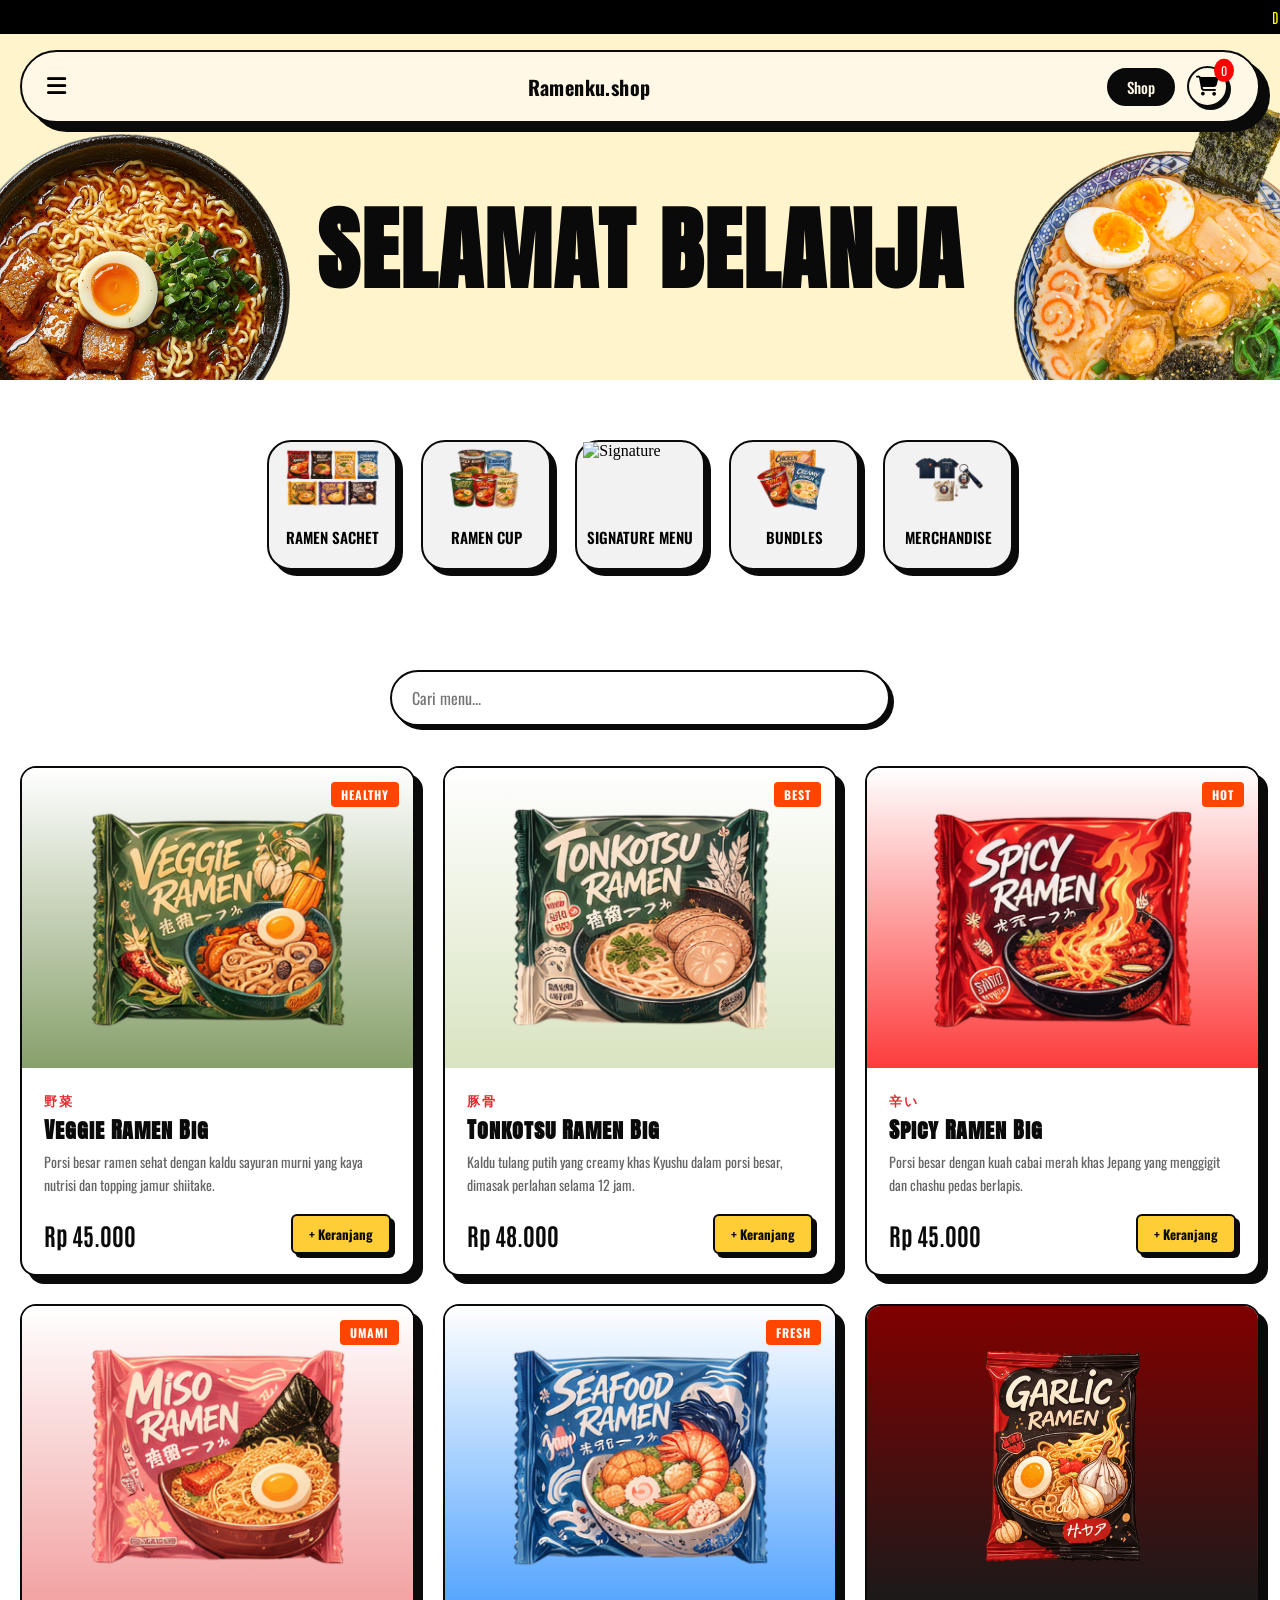
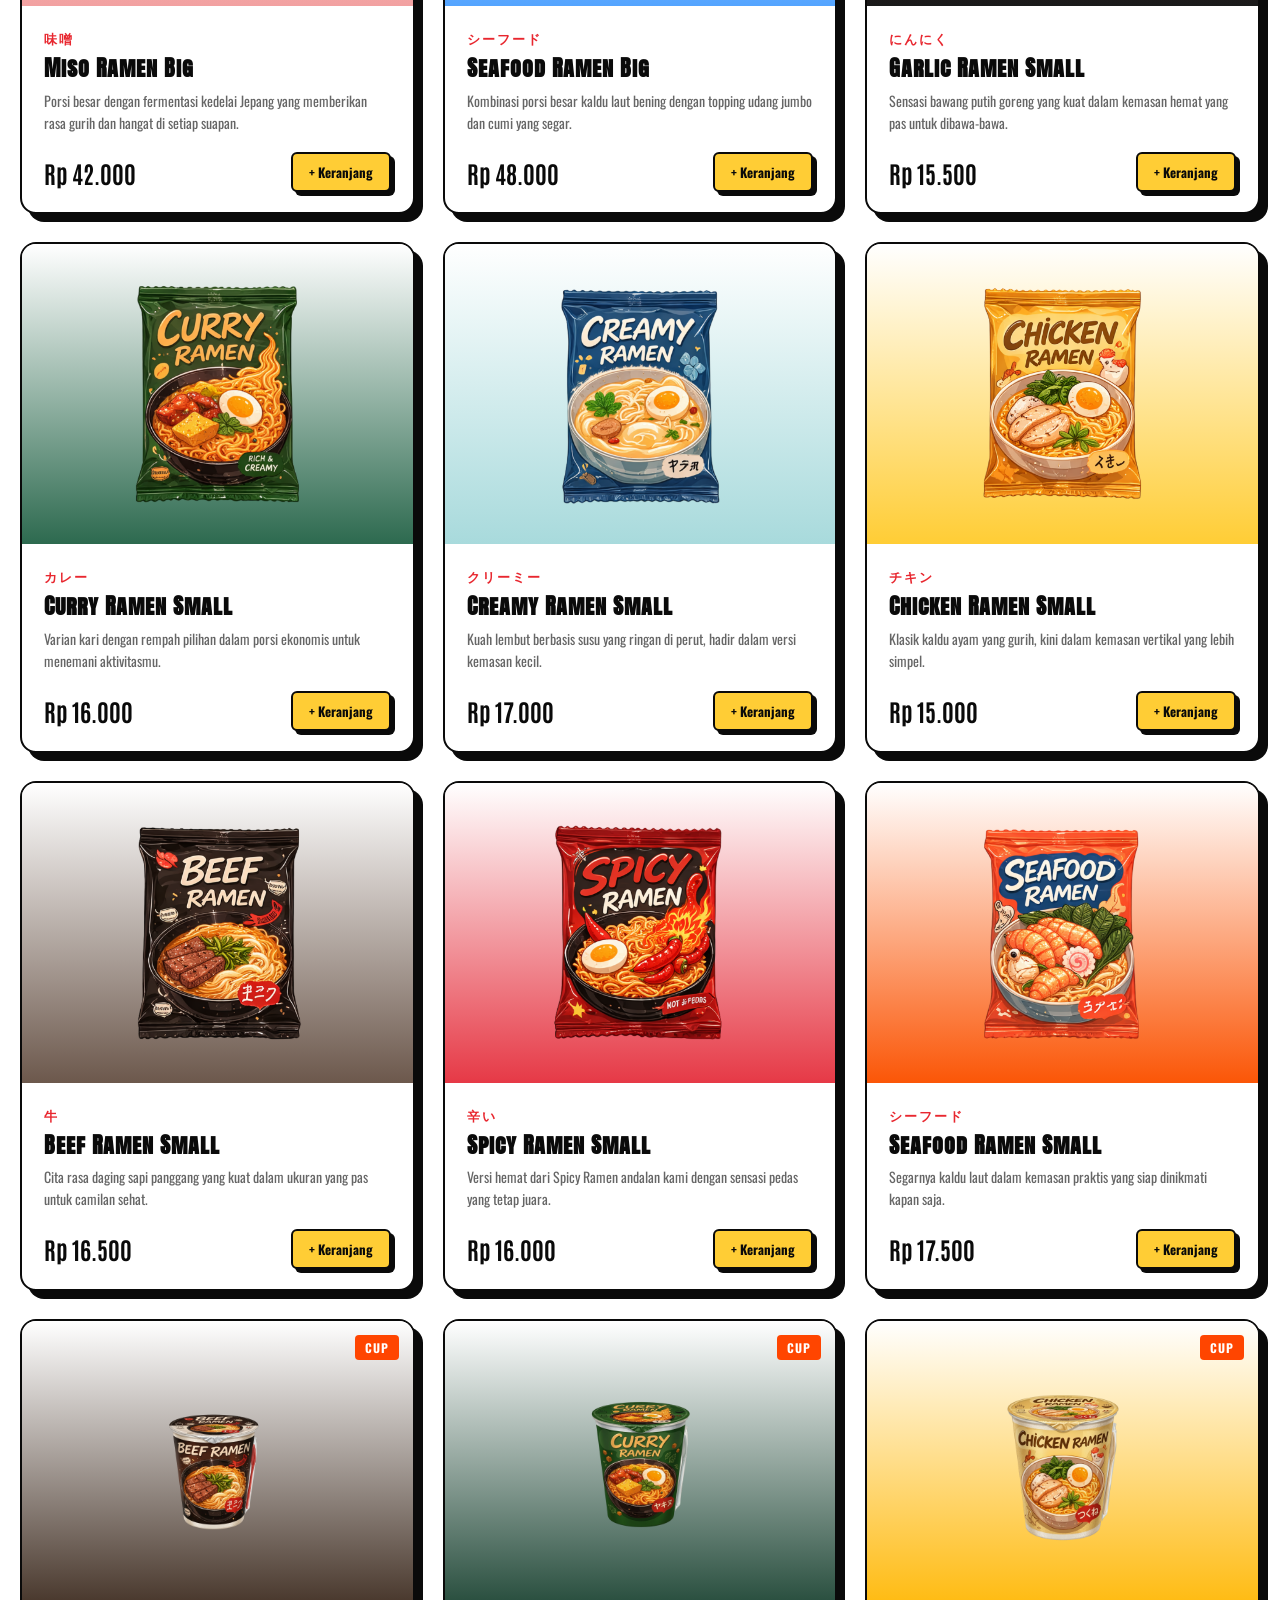
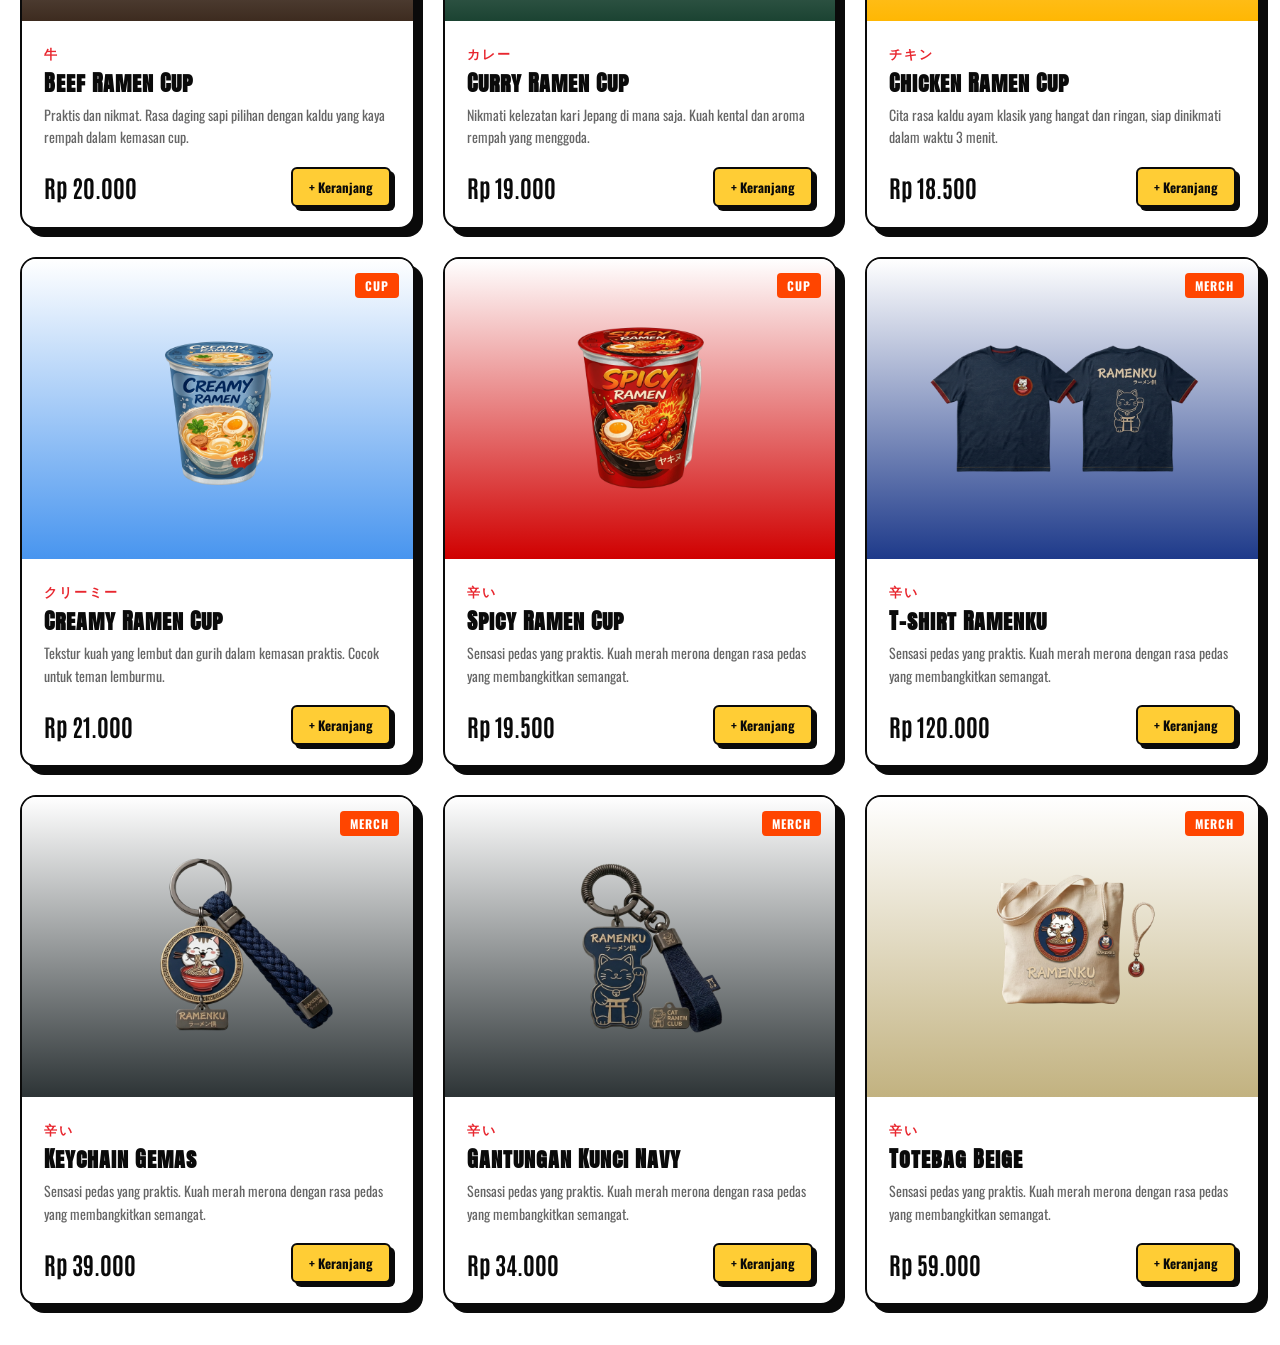
==== produk.html @ 94f6886a "halaman baru (produk)" ====
<!doctype html>
<html lang="id">
<head>
  <meta charset="UTF-8">
  <meta name="viewport" content="width=device-width, initial-scale=1.0">
  <title>Produk Kami - ramenku.shop</title>
  <!-- CSS -->
  <link rel="stylesheet" href="style.css">
  <link rel="stylesheet" href="produk.css">
  <!-- FONT -->
  <link href="https://fonts.googleapis.com/css2?family=Antonio:wght@100..700&display=swap" rel="stylesheet">
  <link href="https://fonts.googleapis.com/css2?family=Anton+SC&display=swap" rel="stylesheet">
  <link href="https://fonts.googleapis.com/css2?family=Oswald:wght@200..700&display=swap" rel="stylesheet">
  <link href="https://fonts.googleapis.com/css2?family=Teko:wght@300..700&display=swap" rel="stylesheet">
  <!-- ICON -->
  <link rel="stylesheet" href="https://cdnjs.cloudflare.com/ajax/libs/font-awesome/6.5.0/css/all.min.css">
</head>
<body>

<!-- TOPBAR -->
<div class="topbar">
  <p class="topbar-scroll">Diskon 10% untuk pelanggan setia ramenku.shop!</p>
</div>

<!-- NAVBAR -->
<nav class="navbar">
  <button class="hamburger" onclick="toggleSidebar()">
    <i class="fa-solid fa-bars"></i>
  </button>
  <p class="brand">Ramenku.shop</p>
  <div class="nav-right">
    <a class="shop-link" href="produk.html">Shop</a>
    <div class="cart-icon" onclick="toggleCart()">
      <i class="fa-solid fa-cart-shopping"></i>
      <span id="cartBadge" class="cart-badge">0</span>
    </div>
  </div>
</nav>

<!-- SIDEBAR -->
<div class="sidebar-overlay" onclick="toggleSidebar()"></div>
<aside class="sidebar">
  <div class="sidebar-header">
    <img src="img/logo.png" alt="logo" class="sidebar-logo">
    <p class="sidebar-brand">Ramenku.shop</p>
    <button class="sidebar-close" onclick="toggleSidebar()"> &#10005; </button>
  </div>
  <nav class="sidebar-nav">
    <a class="sidebar-item" href="index.html">Tentang Kami</a>
    <a class="sidebar-item" href="produk.html">Produk Kami</a>
    <a class="sidebar-item" href="#">Komentar</a>
    <div class="border-bottom">
      <a class="sidebar-item" href="#">Kontak Kami</a>
    </div>
  </nav>
  <div class="sidebar-socmed">
    <a href="#" class="socmed-icon"><i class="fa-brands fa-instagram"></i></a>
    <a href="#" class="socmed-icon"><i class="fa-brands fa-youtube"></i></a>
    <a href="#" class="socmed-icon"><i class="fa-brands fa-facebook-f"></i></a>
  </div>
</aside>

<!-- CART SIDEBAR -->
<div class="cart-overlay" id="cartOverlay" onclick="toggleCart()"></div>
<div class="cart-sidebar" id="cartSidebar">
  <div class="cart-header">
    <h2>Pesanan Anda</h2>
    <button onclick="toggleCart()"> ✕ </button>
  </div>
  <div class="cart-content" id="cartContent">
    <p class="empty-text">Anda Belum Memesan</p>
  </div>
  <div class="cart-footer">
    <p>Subtotal: Rp 0</p>
    <button class="checkout-btn">Checkout</button>
  </div>
</div>

<!-- HERO -->
<section class="produk-hero">
  <h1>SELAMAT BELANJA</h1>
</section>

<!-- KATEGORI -->
<section class="produk-kategori">
  <div class="kategori-wrapper">
    <div class="kategori-card">
      <img src="img/ramen sachet.png" alt="Ramen Sachet">
      <p>Ramen Sachet</p>
    </div>
    <div class="kategori-card">
      <img src="img/ramen cup.png" alt="Ramen Cup">
      <p>Ramen Cup</p>
    </div>
    <div class="kategori-card">
      <img src="img/ramen3.png" alt="Signature">
      <p>Signature Menu</p>
    </div>
    <div class="kategori-card">
      <img src="img/bundles.png" alt="Bundles">
      <p>Bundles</p>
    </div>
    <div class="kategori-card">
      <img src="img/merch.png" alt="Merchandise">
      <p>Merchandise</p>
    </div>
  </div>
</section>

<!-- SEARCH -->
<section class="search-section">
  <input type="text" placeholder="Cari menu..." id="searchInput">
</section>

<!-- DAFTAR PRODUK UTAMA -->
<div class="product-grid" id="productGrid">

  <!-- ========================= RAMEN BESAR ========================= -->
  
  <article class="menu-card" data-category="signature">
    <div class="menu-img-wrap" style="background: linear-gradient(to top, #88a06b 0%, #ffffff 100%);">
      <img class="menu-img-placeholder" src="img/ramen_besar/veggie_.besar.png" alt="Veggie Ramen Big" />
      <div class="menu-badge">HEALTHY</div>
    </div>
    <div class="menu-info">
      <span class="menu-tag"> 野菜 </span>
      <h3 class="menu-name">Veggie Ramen Big</h3>
      <p class="menu-desc">Porsi besar ramen sehat dengan kaldu sayuran murni yang kaya nutrisi dan topping jamur shiitake.</p>
      <div class="menu-footer">
        <span class="menu-price">Rp 45.000</span>
        <button class="menu-btn" onclick="addToCart('Veggie Ramen Big', 45000)">+ Keranjang</button>
      </div>
    </div>
  </article>

  <article class="menu-card" data-category="signature">
    <div class="menu-img-wrap" style="background: linear-gradient(to top, #d9e4c1 0%, #ffffff 100%);">
      <img class="menu-img-placeholder" src="img/ramen_besar/tonkotsu_besar.png" alt="Tonkotsu Ramen Big" />
      <div class="menu-badge">BEST</div>
    </div>
    <div class="menu-info">
      <span class="menu-tag"> 豚骨 </span>
      <h3 class="menu-name">Tonkotsu Ramen Big</h3>
      <p class="menu-desc">Kaldu tulang putih yang creamy khas Kyushu dalam porsi besar, dimasak perlahan selama 12 jam.</p>
      <div class="menu-footer">
        <span class="menu-price">Rp 48.000</span>
        <button class="menu-btn" onclick="addToCart('Tonkotsu Ramen Big', 48000)">+ Keranjang</button>
      </div>
    </div>
  </article>

  <article class="menu-card" data-category="sachet">
    <div class="menu-img-wrap" style="background: linear-gradient(to top, #fd3c3c 0%, #ffffff 100%);">
      <img class="menu-img-placeholder" src="img/ramen_besar/spicy_besar.png" alt="Spicy Ramen Big" />
      <div class="menu-badge">HOT</div>
    </div>
    <div class="menu-info">
      <span class="menu-tag"> 辛い </span>
      <h3 class="menu-name">Spicy Ramen Big</h3>
      <p class="menu-desc">Porsi besar dengan kuah cabai merah khas Jepang yang menggigit dan chashu pedas berlapis.</p>
      <div class="menu-footer">
        <span class="menu-price">Rp 45.000</span>
        <button class="menu-btn" onclick="addToCart('Spicy Ramen Big', 45000)">+ Keranjang</button>
      </div>
    </div>
  </article>

  <article class="menu-card" data-category="sachet">
    <div class="menu-img-wrap" style="background: linear-gradient(to top, #f2a1a1 0%, #ffffff 100%);">
      <img class="menu-img-placeholder" src="img/ramen_besar/miso_besar.png" alt="Miso Ramen Big" />
      <div class="menu-badge">UMAMI</div>
    </div>
    <div class="menu-info">
      <span class="menu-tag"> 味噌 </span>
      <h3 class="menu-name">Miso Ramen Big</h3>
      <p class="menu-desc">Porsi besar dengan fermentasi kedelai Jepang yang memberikan rasa gurih dan hangat di setiap suapan.</p>
      <div class="menu-footer">
        <span class="menu-price">Rp 42.000</span>
        <button class="menu-btn" onclick="addToCart('Miso Ramen Big', 42000)">+ Keranjang</button>
      </div>
    </div>
  </article>

  <article class="menu-card" data-category="sachet">
    <div class="menu-img-wrap" style="background: linear-gradient(to top, #54a4ff 0%, #ffffff 100%);">
      <img class="menu-img-placeholder" src="img/ramen_besar/seafood_besar.png" alt="Seafood Ramen Big" />
      <div class="menu-badge">FRESH</div>
    </div>
    <div class="menu-info">
      <span class="menu-tag"> シーフード </span>
      <h3 class="menu-name">Seafood Ramen Big</h3>
      <p class="menu-desc">Kombinasi porsi besar kaldu laut bening dengan topping udang jumbo dan cumi yang segar.</p>
      <div class="menu-footer">
        <span class="menu-price">Rp 48.000</span>
        <button class="menu-btn" onclick="addToCart('Seafood Ramen Big', 48000)">+ Keranjang</button>
      </div>
    </div>
  </article>

  <!-- ========================= RAMEN KECIl ========================= -->

  <article class="menu-card" data-category="sachet">
    <div class="menu-img-wrap" style="background: linear-gradient(to top, #1a1a1a 0%, #800000 100%);">
      <img class="menu-img-placeholder" src="img/ramen_kecil/garlic_ramen.png" alt="Garlic Ramen Small" />
    </div>
    <div class="menu-info">
      <span class="menu-tag"> にんにく </span>
      <h3 class="menu-name">Garlic Ramen Small</h3>
      <p class="menu-desc">Sensasi bawang putih goreng yang kuat dalam kemasan hemat yang pas untuk dibawa-bawa.</p>
      <div class="menu-footer">
        <span class="menu-price">Rp 15.500</span>
        <button class="menu-btn" onclick="addToCart('Garlic Ramen Small', 15500)">+ Keranjang</button>
      </div>
    </div>
  </article>

  <article class="menu-card" data-category="sachet">
    <div class="menu-img-wrap" style="background: linear-gradient(to top, #2d6a4f 0%, #ffffff 100%);">
      <img class="menu-img-placeholder" src="img/ramen_kecil/curry_ramen.png" alt="Curry Ramen Small" />
    </div>
    <div class="menu-info">
      <span class="menu-tag"> カレー </span>
      <h3 class="menu-name">Curry Ramen Small</h3>
      <p class="menu-desc">Varian kari dengan rempah pilihan dalam porsi ekonomis untuk menemani aktivitasmu.</p>
      <div class="menu-footer">
        <span class="menu-price">Rp 16.000</span>
        <button class="menu-btn" onclick="addToCart('Curry Ramen Small', 16000)">+ Keranjang</button>
      </div>
    </div>
  </article>

  <article class="menu-card" data-category="sachet">
    <div class="menu-img-wrap" style="background: linear-gradient(to top, #a8dadc 0%, #ffffff 100%);">
      <img class="menu-img-placeholder" src="img/ramen_kecil/creamy_ramen.png" alt="Creamy Ramen Small" />
    </div>
    <div class="menu-info">
      <span class="menu-tag"> クリーミー </span>
      <h3 class="menu-name">Creamy Ramen Small</h3>
      <p class="menu-desc">Kuah lembut berbasis susu yang ringan di perut, hadir dalam versi kemasan kecil.</p>
      <div class="menu-footer">
        <span class="menu-price">Rp 17.000</span>
        <button class="menu-btn" onclick="addToCart('Creamy Ramen Small', 17000)">+ Keranjang</button>
      </div>
    </div>
  </article>

  <article class="menu-card" data-category="sachet">
    <div class="menu-img-wrap" style="background: linear-gradient(to top, #ffcd35 0%, #ffffff 100%);">
      <img class="menu-img-placeholder" src="img/ramen_kecil/chicken_ramen.png" alt="Chicken Ramen Small" />
    </div>
    <div class="menu-info">
      <span class="menu-tag"> チキン </span>
      <h3 class="menu-name">Chicken Ramen Small</h3>
      <p class="menu-desc">Klasik kaldu ayam yang gurih, kini dalam kemasan vertikal yang lebih simpel.</p>
      <div class="menu-footer">
        <span class="menu-price">Rp 15.000</span>
        <button class="menu-btn" onclick="addToCart('Chicken Ramen Small', 15000)">+ Keranjang</button>
      </div>
    </div>
  </article>

  <article class="menu-card" data-category="sachet">
    <div class="menu-img-wrap" style="background: linear-gradient(to top, #6c584c 0%, #ffffff 100%);">
      <img class="menu-img-placeholder" src="img/ramen_kecil/beef_ramen.png" alt="Beef Ramen Small" />
    </div>
    <div class="menu-info">
      <span class="menu-tag"> 牛 </span>
      <h3 class="menu-name">Beef Ramen Small</h3>
      <p class="menu-desc">Cita rasa daging sapi panggang yang kuat dalam ukuran yang pas untuk camilan sehat.</p>
      <div class="menu-footer">
        <span class="menu-price">Rp 16.500</span>
        <button class="menu-btn" onclick="addToCart('Beef Ramen Small', 16500)">+ Keranjang</button>
      </div>
    </div>
  </article>

  <article class="menu-card" data-category="sachet">
    <div class="menu-img-wrap" style="background: linear-gradient(to top, #e63946 0%, #ffffff 100%);">
      <img class="menu-img-placeholder" src="img/ramen_kecil/spicy_ramen.png" alt="Spicy Ramen Small" />
    </div>
    <div class="menu-info">
      <span class="menu-tag"> 辛い </span>
      <h3 class="menu-name">Spicy Ramen Small</h3>
      <p class="menu-desc">Versi hemat dari Spicy Ramen andalan kami dengan sensasi pedas yang tetap juara.</p>
      <div class="menu-footer">
        <span class="menu-price">Rp 16.000</span>
        <button class="menu-btn" onclick="addToCart('Spicy Ramen Small', 16000)">+ Keranjang</button>
      </div>
    </div>
  </article>

  <article class="menu-card" data-category="sachet">
    <div class="menu-img-wrap" style="background: linear-gradient(to top, #fb5607 0%, #ffffff 100%);">
      <img class="menu-img-placeholder" src="img/ramen_kecil/seafood_ramen.png" alt="Seafood Ramen Small" />
    </div>
    <div class="menu-info">
      <span class="menu-tag"> シーフード </span>
      <h3 class="menu-name">Seafood Ramen Small</h3>
      <p class="menu-desc">Segarnya kaldu laut dalam kemasan praktis yang siap dinikmati kapan saja.</p>
      <div class="menu-footer">
        <span class="menu-price">Rp 17.500</span>
        <button class="menu-btn" onclick="addToCart('Seafood Ramen Small', 17500)">+ Keranjang</button>
      </div>
    </div>
  </article>

   <!-- ========================= RAMEN CUP ========================= -->

  <article class="menu-card" data-category="cup">
    <div class="menu-img-wrap" style="background: linear-gradient(to top, #3d2b1f 0%, #ffffff 100%);">
      <img class="menu-img-placeholder" src="img/ramen_cup/beef_cup.png" alt="Beef Ramen Cup" />
      <div class="menu-badge">CUP</div>
    </div>
    <div class="menu-info">
      <span class="menu-tag"> 牛 </span>
      <h3 class="menu-name">Beef Ramen Cup</h3>
      <p class="menu-desc">Praktis dan nikmat. Rasa daging sapi pilihan dengan kaldu yang kaya rempah dalam kemasan cup.</p>
      <div class="menu-footer">
        <span class="menu-price">Rp 20.000</span>
        <button class="menu-btn" onclick="addToCart('Beef Ramen Cup', 20000)">+ Keranjang</button>
      </div>
    </div>
  </article>

  <article class="menu-card" data-category="cup">
    <div class="menu-img-wrap" style="background: linear-gradient(to top, #1b4332 0%, #ffffff 100%);">
      <img class="menu-img-placeholder" src="img/ramen_cup/curry_cup.png" alt="Curry Ramen Cup" />
      <div class="menu-badge">CUP</div>
    </div>
    <div class="menu-info">
      <span class="menu-tag"> カレー </span>
      <h3 class="menu-name">Curry Ramen Cup</h3>
      <p class="menu-desc">Nikmati kelezatan kari Jepang di mana saja. Kuah kental dan aroma rempah yang menggoda.</p>
      <div class="menu-footer">
        <span class="menu-price">Rp 19.000</span>
        <button class="menu-btn" onclick="addToCart('Curry Ramen Cup', 19000)">+ Keranjang</button>
      </div>
    </div>
  </article>

  <article class="menu-card" data-category="cup">
    <div class="menu-img-wrap" style="background: linear-gradient(to top, #ffb703 0%, #ffffff 100%);">
      <img class="menu-img-placeholder" src="img/ramen_cup/chicken_cup.png" alt="Chicken Ramen Cup" />
      <div class="menu-badge">CUP</div>
    </div>
    <div class="menu-info">
      <span class="menu-tag"> チキン </span>
      <h3 class="menu-name">Chicken Ramen Cup</h3>
      <p class="menu-desc">Cita rasa kaldu ayam klasik yang hangat dan ringan, siap dinikmati dalam waktu 3 menit.</p>
      <div class="menu-footer">
        <span class="menu-price">Rp 18.500</span>
        <button class="menu-btn" onclick="addToCart('Chicken Ramen Cup', 18500)">+ Keranjang</button>
      </div>
    </div>
  </article>

  <article class="menu-card" data-category="cup">
    <div class="menu-img-wrap" style="background: linear-gradient(to top, #4895ef 0%, #ffffff 100%);">
      <img class="menu-img-placeholder" src="img/ramen_cup/creamy_cup.png" alt="Creamy Ramen Cup" />
      <div class="menu-badge">CUP</div>
    </div>
    <div class="menu-info">
      <span class="menu-tag"> クリーミー </span>
      <h3 class="menu-name">Creamy Ramen Cup</h3>
      <p class="menu-desc">Tekstur kuah yang lembut dan gurih dalam kemasan praktis. Cocok untuk teman lemburmu.</p>
      <div class="menu-footer">
        <span class="menu-price">Rp 21.000</span>
        <button class="menu-btn" onclick="addToCart('Creamy Ramen Cup', 21000)">+ Keranjang</button>
      </div>
    </div>
  </article>

  <article class="menu-card" data-category="cup">
    <div class="menu-img-wrap" style="background: linear-gradient(to top, #d00000 0%, #ffffff 100%);">
      <img class="menu-img-placeholder" src="img/ramen_cup/spicy_cup.png" alt="Spicy Ramen Cup" />
      <div class="menu-badge">CUP</div>
    </div>
    <div class="menu-info">
      <span class="menu-tag"> 辛い </span>
      <h3 class="menu-name">Spicy Ramen Cup</h3>
      <p class="menu-desc">Sensasi pedas yang praktis. Kuah merah merona dengan rasa pedas yang membangkitkan semangat.</p>
      <div class="menu-footer">
        <span class="menu-price">Rp 19.500</span>
        <button class="menu-btn" onclick="addToCart('Spicy Ramen Cup', 19500)">+ Keranjang</button>
      </div>
    </div>
  </article>

   <!-- ========================= RAMENKU MERCH ========================= -->


   <article class="menu-card" data-category="merch">
    <div class="menu-img-wrap" style="background: linear-gradient(to top, #1e3a8a 0%, #ffffff 100%);">
      <img class="menu-img-placeholder" src="img/merchendise/t-shirt.png" alt="Spicy Ramen Cup" />
      <div class="menu-badge">MERCH</div>
    </div>
    <div class="menu-info">
      <span class="menu-tag"> 辛い </span>
      <h3 class="menu-name">T-shirt Ramenku</h3>
      <p class="menu-desc">Sensasi pedas yang praktis. Kuah merah merona dengan rasa pedas yang membangkitkan semangat.</p>
      <div class="menu-footer">
        <span class="menu-price">Rp 120.000</span>
        <button class="menu-btn" onclick="addToCart('T-shirt Ramenku', 120000)">+ Keranjang</button>
      </div>
    </div>
  </article>

   <article class="menu-card" data-category="merch">
    <div class="menu-img-wrap" style="background: linear-gradient(to top, #2d3436 0%, #ffffff 100%);">
      <img class="menu-img-placeholder" src="img/merchendise/gantungan kunci 2.png" alt="Spicy Ramen Cup" />
      <div class="menu-badge">MERCH</div>
    </div>
    <div class="menu-info">
      <span class="menu-tag"> 辛い </span>
      <h3 class="menu-name">Keychain Gemas</h3>
      <p class="menu-desc">Sensasi pedas yang praktis. Kuah merah merona dengan rasa pedas yang membangkitkan semangat.</p>
      <div class="menu-footer">
        <span class="menu-price">Rp 39.000</span>
        <button class="menu-btn" onclick="addToCart('Keychain Gemas', 39000)">+ Keranjang</button>
      </div>
    </div>
  </article>

   <article class="menu-card" data-category="merch">
    <div class="menu-img-wrap" style="background: linear-gradient(to top, #2d3436 0%, #ffffff 100%);">
      <img class="menu-img-placeholder" src="img/merchendise/gantungan kunci 1.png" alt="Spicy Ramen Cup" />
      <div class="menu-badge">MERCH</div>
    </div>
    <div class="menu-info">
      <span class="menu-tag"> 辛い </span>
      <h3 class="menu-name">Gantungan Kunci Navy</h3>
      <p class="menu-desc">Sensasi pedas yang praktis. Kuah merah merona dengan rasa pedas yang membangkitkan semangat.</p>
      <div class="menu-footer">
        <span class="menu-price">Rp 34.000</span>
        <button class="menu-btn" onclick="addToCart('Gantungan Kunci Navy', 34000)">+ Keranjang</button>
      </div>
    </div>
  </article>

   <article class="menu-card" data-category="merch">
    <div class="menu-img-wrap" style="background: linear-gradient(to top, #c2b280 0%, #ffffff 100%);">
      <img class="menu-img-placeholder" src="img/merchendise/totebag.png" alt="Spicy Ramen Cup" />
      <div class="menu-badge">MERCH</div>
    </div>
    <div class="menu-info">
      <span class="menu-tag"> 辛い </span>
      <h3 class="menu-name">Totebag Beige</h3>
      <p class="menu-desc">Sensasi pedas yang praktis. Kuah merah merona dengan rasa pedas yang membangkitkan semangat.</p>
      <div class="menu-footer">
        <span class="menu-price">Rp 59.000</span>
        <button class="menu-btn" onclick="addToCart('Totebag Beige', 59000)">+ Keranjang</button>
      </div>
    </div>
  </article>


</div>
<script src="produk.js"></script>
</body>
</html>
---- style.css ----
:root {
  --font1: "Antonio", sans-serif;
  --font2: "Anton SC", sans-serif;
  --font3: "Oswald", sans-serif;
  --font4: "Teko", sans-serif;
  /* antonio: 100-700  */
  /* anton sc: 400 */
  /* oswald: 200-700 */
  /* teko: 300-700 */

  /* color */
  --yellow: #ffcd35;
  --yellow-dark: #e6b800;
  --black: #0a0a0a;
  --white: #ffffff;
  --red: #e8272f;
  --red-dark: #b01d24;
  --cream: #fff8e7;
  --gray: #f2f2f2;
  --gray-dark: #666;
}

* {
  margin: 0;
  padding: 0;
  box-sizing: border-box;
  outline: none;
  -webkit-tap-highlight-color: transparent;
  -webkit-user-select: none;
  user-select: none;
}

body {
  min-height: 100vh;
  /* background: linear-gradient(to top, #ec8bf5 0%, #ec8bf5 5%, #ffffff 100%); */
  /* background: linear-gradient(to top, #655ce5 0%, #655ce5 5%, #ffadf8 100%); */
  /* background: linear-gradient(to top, #96fcff 0%, #ffff 50% ,#ffff 100%); */
  /* background: linear-gradient(to top, #ffcd35 0%, #ffffff 50%, #ffffff 100%); */
  /* background: linear-gradient(to top, #f0ff4a 0%, #ffff 50% ,#ffff 100%); */
}

/* top bar */
.topbar {
  background-color: rgb(0, 0, 0);
  color: rgb(255, 248, 105);
  font-family: var(--font1);
  font-weight: 400;
  text-align: center;
  padding: 8px 10px;
  font-size: 14px;
  position: fixed;
  top: 0;
  left: 0;
  width: 100%;
  z-index: 2;
  overflow: hidden;
  white-space: nowrap;
}

.topbar-scroll {
  display: inline-block;
  padding-left: 100%;
  animation: scrollTopbar 15s linear infinite;
}

@keyframes scrollTopbar {
  0% {
    transform: translateX(-100%);
  }
  100% {
    transform: translateX(0);
  }
}

.logo {
  position: absolute;
  width: 170px;
  margin-left: 60rem;
  margin-top: 10rem;
  /* right: 25rem;
  top: 10rem;
  width: 170px; */
  z-index: 2;
}

/* gambar belakang hero */
.bg-image {
  position: absolute;
  top: 0;
  left: 0;
  width: 100%;
  height: 100%;
  object-fit: cover;
  z-index: -1;
}

/* navigasi */
.navbar {
  background-color: var(--cream);
  border: 2px solid var(--black);
  display: flex;
  align-items: center;
  justify-content: space-between;
  border-radius: 50px;
  box-shadow: 10px 9px 0;
  padding: 14px 20px;
  position: fixed;
  width: calc(100% - 40px);
  max-width: 1400px;
  top: 50px;
  left: 0;
  right: 0;
  margin: 0 auto;
  z-index: 2;
}

.hamburger {
  font-size: 22px;
  background: none;
  border: none;
  cursor: pointer;
  color: black;
  padding: 0 5px;
}

.brand {
  font-family: var(--font3);
  font-size: 20px;
  font-weight: 700;
  color: var(--black);
  letter-spacing: 0.02em;
}

.shop-link {
  font-family: var(--font3);
  font-size: 15px;
  font-weight: 500;
  color: var(--black);
  text-decoration: none;
  padding: 6px 18px;
  border: 2px solid var(--black);
  border-radius: 50px;
  background: var(--black);
  color: var(--cream);
  transition:
    background 0.15s,
    color 0.15s;
}

.shop-link:hover {
  background: var(--yellow);
  color: var(--black);
  border-color: var(--black);
}


/* cart icon nav */
.nav-right {
  display: flex;
  align-items: center;
  gap: 12px;
}

.cart-icon {
  font-size: 20px;
  cursor: pointer;
  border: 2px solid var(--black);
  border-radius: 50%;
  padding: 7px;
  margin-right: 10px;
  background: var(--cream);
  box-shadow: 3px 3px 0 var(--black);
  transition: all 0.15s ease;
}

.cart-icon:hover {
  background: var(--yellow);
  transform: translate(-2px, -2px);
  box-shadow: 5px 5px 0 var(--black);
}

/* perubahan */
.cart-icon:hover {
  transform: scale(1.1);
}

.cart-icon {
  display: inline-block;
  position: relative;
}

.cart-badge {
  position: absolute;
  top: 0;
  right: 0;
  transform: translate(40%, -40%); 
  background: red;
  color: white;
  font-size: 12px;
  padding: 3px 7px;
  border-radius: 50%;
  font-family: "Oswald", sans-serif;
}

/*kuantitas cartnya*/
.qty-control {
  display: flex;
  align-items: center;
  gap: 12px;
  margin-top: 8px;
  border: 1px solid #ddd;
  padding: 5px 10px;
  border-radius: 8px;
  width: fit-content;
}

.qty-control button {
  width: 28px;
  height: 28px;
  border: none;
  background: #ffd700;
  font-weight: bold;
  cursor: pointer;
  border-radius: 6px;
  transition: 0.2s;
}

.qty-control button:hover {
  transform: scale(1.1);
}

.qty-control span {
  min-width: 20px;
  text-align: center;
  font-family: "Oswald", sans-serif;
  font-size: 16px;
}
/* batas perubahan */




/* CART SIDEBAR */
.cart-Overlay {
  display: none;
  position: fixed;
  inset: 0;
  background: rgba(0, 0, 0, 0.5);
  z-index: 998;
}

.cart-overlay.active {
  display: block;
}

.cart-sidebar {
  position: fixed;
  top: 0;
  right: -100vh;
  width: 500px;
  height: 100vh;
  background: var(--cream);
  border-left: 2px solid var(--black);
  box-shadow: -3px 0 0 var(--black);
  transition: 0.3s;
  z-index: 9999;

  display: flex;
  flex-direction: column;
}


.cart-sidebar.active {
  right: 0;
}


.cart-header {
  display: flex;
  justify-content: space-between;
  align-items: center;
  padding: 16px;
  border-bottom: 2px solid var(--black);
  font-family: var(--font2);
  /* letter-spacing: 1.5px; */
}

.cart-header h2 {
  font-family: "Anton SC", sans-serif;
  font-size: 24px;
  letter-spacing: 1px;
}

.cart-item-name {
  font-family: "Oswald", sans-serif;
  font-weight: 600;
}

.cart-item-price {
  font-family: "Teko", sans-serif;
  font-size: 18px;
}

.cart-header button {
  border: 2px solid var(--black);
  background: var(--white);
  padding: 4px 10px;
  cursor: pointer;
  box-shadow: 3px 3px 0 var(--black);
  transition: all 0.20s ease;
}

.cart-header button:active {
  transform: translate(4px, 4px);
  box-shadow: 0px 0px 0 var(--black);
}

.cart-overlay {
  position: fixed;
  inset: 0;
  background: rgba(0,0,0,0.4);
  z-index: 9998;
  display: none;
}

.cart-overlay.active {
  display: block;
}

/* CONTENT */
.cart-content {
  flex: 1;
  padding: 20px;
  overflow-y: auto;
}

.empty-text {
  text-align: center;
  margin-top: 60px;
  font-family: var(--font3);
}

/* FOOTER */
.cart-footer {
  padding: 10px 19px;
  border-top: 2px solid var(--black);
  margin-bottom: 28px;
}

/* .cart-footer p {
  padding: 10px 0;
} */

.checkout-btn {
  width: 100%;
  padding: 10px;
  background: var(--yellow);
  border: 2px solid var(--black);
  font-family: var(--font3);
  cursor: pointer;
  box-shadow: 4px 4px 0 var(--black);
}

.cart-item {
  display: flex;
  justify-content: space-between;
  align-items: center;
  margin-bottom: 15px;
}

.remove-btn {
  background: #ffd54f;
  border: none;
  padding: 5px 10px;
  cursor: pointer;
  border-radius: 8px;
  font-weight: bold;
}







/* sidebar hamburger menu */
.sidebar-overlay {
  display: none;
  position: fixed;
  inset: 0;
  background: rgba(0, 0, 0, 0.4);
  z-index: 200;
}

.sidebar-overlay.active {
  display: block;
}

.sidebar {
  position: fixed;
  top: 0;
  left: 0;
  width: 500px;
  height: 100vh;
  background: var(--cream);
  border-right: 2px solid var(--black);
  box-shadow: 6px 0 0 var(--black);
  z-index: 201;
  padding: 30px 0px;
  display: flex;
  flex-direction: column;
  transform: translateX(-110%);
  transition: transform 0.3s cubic-bezier(0.22, 1, 0.36, 1);
}

.sidebar.active {
  transform: translateX(0);
}

/* header logo + nama toko */
.sidebar-header {
  position: relative;
  display: flex;
  flex-direction: column;
  gap: 10px;
  padding: 0 24px 24px;
  /* border-bottom: 2px solid var(--black); */
}

.sidebar-close {
  position: absolute;
  top: 0;
  right: 24px;
  background: none;
  border: 2px solid var(--black);
  border-radius: 50%;
  width: 36px;
  height: 36px;
  font-size: 16px;
  cursor: pointer;
  display: flex;
  align-items: center;
  justify-content: center;
  color: var(--black);
  box-shadow: 3px 3px 0 var(--black);
  transition: all 0.15s ease;
}

.sidebar-close:hover {
  background: var(--yellow);
  transform: translate(-2px, -2px);
  box-shadow: 5px 5px 0 var(--black);
}

.sidebar-logo {
  width: 150px;
}

.sidebar-brand {
  font-family: var(--font3);
  font-size: 30px;
  font-weight: 700;
  color: var(--black);
  letter-spacing: 0.02em;
}

/* nav */
.sidebar-nav {
  display: flex;
  flex-direction: column;
  padding: 12px 0;
  flex: 1;
}

.sidebar-item {
  display: block;
  padding: 16px 24px;
  border-top: 2px solid var(--black);
  text-decoration: none;
  color: var(--black);
  font-family: var(--font2);
  font-size: 30px;
  transition:
    transform 0.15s ease,
    box-shadow 0.15s ease;
  position: relative;
  background: var(--cream);
}

.border-bottom {
  border-bottom: 2px solid var(--black);
}

.sidebar-item:hover {
  transform: translateY(-4px);
  box-shadow: 0 6px 0 var(--black);
  background: var(--yellow);
  z-index: 1;
}

/* social media */
.sidebar-socmed {
  display: flex;
  gap: 12px;
  padding: 24px;
  border-top: 2px solid var(--black);
}

.socmed-icon {
  width: 45px;
  height: 45px;
  font-size: 20px;
  border: 2px solid var(--black);
  text-decoration: none;
  border-radius: 50%;
  display: flex;
  align-items: center;
  justify-content: center;
  color: var(--black);
  box-shadow: 3px 3px 0 var(--black);
  transition: all 0.15s ease;
}

.socmed-icon:hover {
  background: var(--yellow);
  transform: translate(-2px, -2px);
  box-shadow: 5px 5px 0 var(--black);
}

/* hero */
.hero-section {
  position: relative;
  width: 100%;
  height: 100vh;
  background: linear-gradient(to top, #ffcd35 0%, #ffffff 80%, #ffffff 100%);
  overflow: hidden;
  z-index: 0;
}

.title {
  text-align: center;
  position: absolute;
  top: 50%;
  left: 50%;
  transform: translate(-50%, -50%);
}

.star {
  font-size: 30px;
  color: rgb(255, 217, 0);
  margin-bottom: 10px;
}

.header-up {
  font-size: 30px;
  color: black;
  margin-bottom: 2px;
  font-weight: 700;
  font-family: var(--font3);
}

.header-under {
  font-size: 25px;
  color: black;
  font-family: var(--font4);
  margin-bottom: 10px;
  font-weight: 500;
}

.header-title {
  font-size: 65px;
  color: black;
  font-weight: 400;
  font-family: var(--font2);
  padding: 0 20px;
  line-height: 1.15;
}

.header-btn {
  font-size: 16px;
  margin: 13px;
  color: black;
  background-color: var(--yellow);
  box-shadow: 9px 10px 0 black;
  border: 2px solid black;
  padding: 10px 20px;
  border-radius: 8px;
  cursor: pointer;
  font-family: var(--font3);
  font-weight: 600;
  transition: all 0.2s ease;
}

.header-btn:hover {
  transform: translate(9px, 10px);
  box-shadow: 0px 0px 0 black;
}

/* kelebihan */
.superiority {
  background-color: var(--black);
  padding: 100px 80px;
  position: relative;
  overflow: hidden;
}

.superiority-badge {
  display: inline-block;
  background-color: var(--yellow);
  color: var(--black);
  font-family: var(--font2);
  font-size: 28px;
  padding: 4px 18px;
  border-radius: 4px;
  margin-bottom: 16px;
  border: 2px solid var(--yellow-dark);
}

.superiority-title {
  font-family: var(--font2);
  font-weight: 500;
  font-size: 5rem;
  color: var(--white);
  line-height: 1.05;
  margin-bottom: 12px;
  letter-spacing: 1px;
}

.superiority-sub {
  font-family: var(--font3);
  font-size: 25px;
  color: var(--white);
  /* color: var(--black); */
  margin-bottom: 60px;
  font-weight: 300;
}

.superiority-grid {
  display: grid;
  grid-template-columns: repeat(4, 1fr);
  gap: 24px;
}

.superiority-card {
  background-color: #111111;
  border: 2px solid #222;
  border-radius: 12px;
  padding: 32px 20px;
  transition:
    transform 0.2s ease,
    border-color 0.2s ease;
  position: relative;
  overflow: hidden;
}

.superiority-card:hover {
  transform: translateY(-6px);
  border-color: var(--yellow);
}

.superiority-card::after {
  content: "";
  position: absolute;
  bottom: 0;
  left: 0;
  width: 100%;
  height: 4px;
  background-color: var(--yellow);
  transform: scaleX(0);
  transform-origin: left;
  transition: transform 0.3s ease;
}

.superiority-card:hover::after {
  transform: scaleX(1);
}

.k-icon {
  width: 52px;
  height: 52px;
  background-color: var(--yellow);
  border-radius: 10px;
  display: flex;
  align-items: center;
  justify-content: center;
  margin-bottom: 16px;
  border: 2px solid var(--yellow-dark);
}

.k-icon {
  width: 50px;
  height: 50px;
  font-size: 25px;
  stroke: var(--black);
  stroke-width: 2;
}

.superiority-card h3 {
  font-family: var(--font4);
  font-size: 35px;
  font-weight: 500;
  color: var(--yellow);
  margin-bottom: 10px;
}

.superiority-card p {
  font-family: var(--font3);
  font-size: 19px;
  color: var(--white);
  line-height: 1.6;
  font-weight: 300;
}

/* menu kami */
.menu {
  background-image: url("img/img.png");
  background-attachment: fixed;
  background-size: cover;
  background-position: center;
  padding: 100px 80px;
  position: relative;
  overflow: hidden;
}

.menu-header {
  text-align: center;
  margin-bottom: 60px;
}

.menu-kanji {
  font-family: var(--font1);
  font-size: 22px;
  color: var(--red);
  letter-spacing: 6px;
  margin-bottom: 8px;
  font-weight: 700;
}

.menu-title {
  font-family: var(--font2);
  font-size: 60px;
  color: var(--black);
  margin-bottom: 10px;
  line-height: 1.05;
  letter-spacing: 1px;
}

.menu-sub {
  font-family: var(--font3);
  font-size: 18px;
  color: var(--gray-dark);
  font-weight: 300;
}

.menu-list {
  display: grid;
  grid-template-columns: repeat(3, 1fr);
  gap: 28px;
  margin-bottom: 50px;
}

.menu-card {
  background-color: var(--white);
  border: 2px solid var(--black);
  border-radius: 16px;
  overflow: hidden;
  box-shadow: 8px 8px 0 var(--black);
  transition:
    transform 0.2s ease,
    box-shadow 0.2s ease;
}

.menu-card:hover {
  transform: translate(-4px, -4px);
  box-shadow: 12px 12px 0 var(--black);
}

.menu-img-wrap {
  position: relative;
  display: flex;
  justify-content: center;
  align-items: center;
  padding: 16px;
  height: 300px;
}

.menu-img-placeholder {
  /* width: 200px;
  display: flex;
  align-items: center;
  justify-content: center; */
  width: 60%;
  object-fit: contain;
}

.menu-badge {
  position: absolute;
  top: 14px;
  right: 14px;
  background-color: var(--red);
  color: white;
  font-family: var(--font3);
  font-size: 12px;
  font-weight: 700;
  padding: 4px 10px;
  border-radius: 4px;
  letter-spacing: 1px;
}

.menu-badge {
  background-color: #ff4500;
}

.menu-info {
  padding: 22px 22px 20px;
}

.menu-tag {
  font-family: var(--font3);
  font-size: 13px;
  font-weight: 700;
  letter-spacing: 2px;
  color: var(--red);
  text-transform: uppercase;
  display: block;
  margin-bottom: 6px;
}

.menu-name {
  font-family: var(--font2);
  font-size: 22px;
  color: var(--black);
  margin-bottom: 8px;
  line-height: 1.2;
  letter-spacing: 1px;
}

.menu-desc {
  font-family: var(--font3);
  font-size: 14px;
  color: var(--gray-dark);
  line-height: 1.6;
  font-weight: 400;
  margin-bottom: 18px;
}

.menu-footer {
  display: flex;
  align-items: center;
  justify-content: space-between;
}

.menu-price {
  font-family: var(--font1);
  font-size: 24px;
  font-weight: 700;
  color: var(--black);
}

.menu-btn {
  background-color: var(--yellow);
  color: var(--black);
  border: 2px solid var(--black);
  font-family: var(--font3);
  font-size: 13px;
  font-weight: 700;
  padding: 8px 16px;
  border-radius: 6px;
  cursor: pointer;
  box-shadow: 4px 4px 0 var(--black);
  transition: all 0.15s ease;
}

.menu-btn:hover {
  background-color: var(--black);
  color: var(--yellow);
  transform: translate(-2px, -2px);
  box-shadow: 6px 6px 0 var(--yellow-dark);
}

.menu-cta-wrap {
  text-align: center;
}

.menu-cta-btn {
  background-color: var(--black);
  color: var(--yellow);
  border: 2px solid var(--black);
  font-family: var(--font3);
  font-size: 18px;
  font-weight: 700;
  padding: 16px 40px;
  border-radius: 8px;
  cursor: pointer;
  box-shadow: 8px 8px 0 var(--yellow);
  letter-spacing: 1px;
  transition: all 0.2s ease;
}

.menu-cta-btn:hover {
  transform: translate(-4px, -4px);
  box-shadow: 12px 12px 0 var(--yellow);
}

/* cara masak */
.steps {
  background-color: var(--yellow);
  padding: 100px 80px;
  border-top: 3px solid var(--black);
  border-bottom: 3px solid var(--black);
  background-image: url("img/cara_masak.png");
  background-repeat: repeat;
  background-size: 1000px;
  opacity: 1;
}

.steps-header {
  text-align: center;
  max-width: 700px;
  margin: 0 auto 60px;
}

.steps-kanji {
  font-family: var(--font1);
  font-size: 20px;
  color: var(--red);
  letter-spacing: 6px;
  margin-bottom: 12px;
  font-weight: 700;
}

.steps-title {
  font-family: var(--font2);
  font-size: 54px;
  color: var(--black);
  line-height: 1.05;
  margin-bottom: 16px;
}

.steps-sub {
  font-family: var(--font3);
  font-size: 17px;
  color: #333;
  line-height: 1.7;
  font-weight: 300;
}

.steps-steps {
  display: flex;
  flex-direction: column;
  gap: 0;
  max-width: 1000px;
  margin: 0 auto;
}

.step-wrap {
  display: flex;
  flex-direction: row;
  align-items: center;
  gap: 20px;
}

.step-icon {
  width: 200px;
  height: 200px;
  object-fit: contain;
  flex-shrink: 0;
}

.step {
  display: flex;
  align-items: center;
  gap: 24px;
  background-color: var(--white);
  border: 2px solid var(--black);
  border-radius: 12px;
  padding: 24px 28px;
  box-shadow: 6px 6px 0 var(--black);
  flex: 1;
}

.step-num {
  font-family: var(--font2);
  font-size: 48px;
  color: var(--yellow);
  background-color: var(--black);
  padding: 2px 14px;
  border-radius: 6px;
  line-height: 1.2;
  flex-shrink: 0;
}

.step-content h4 {
  font-family: var(--font4);
  font-weight: 700;
  font-size: 26px;
  color: var(--black);
  margin-bottom: 6px;
}

.step-content p {
  font-family: var(--font2);
  font-size: 17px;
  color: #343434;
  line-height: 1.6;
  font-weight: 300;
  letter-spacing: 0.5pt;
}

.step-line {
  font-family: var(--font1);
  font-size: 22px;
  color: var(--black);
  text-align: center;
  letter-spacing: 2px;
  opacity: 0.4;
  padding: 4px 0;
  padding-left: 90px;
}

/* testimoni */
.testimoni {
  background-color: var(--white);
  padding: 100px 80px;
  text-align: center;
}

.testi-kanji {
  font-family: var(--font1);
  font-size: 20px;
  color: var(--red);
  letter-spacing: 6px;
  margin-bottom: 8px;
  font-weight: 700;
}

.testi-title {
  font-family: var(--font2);
  font-size: 58px;
  color: var(--black);
  margin-bottom: 50px;
}

.testi-grid {
  display: grid;
  grid-template-columns: repeat(3, 1fr);
  gap: 28px;
  text-align: left;
}

.testi-card {
  background-color: var(--black);
  border-color: var(--yellow);
  box-shadow: 8px 8px 0 var(--yellow);
  border-radius: 14px;
  padding: 30px 26px;
  transition: transform 0.2s ease;
}

.testi-card:hover {
  transform: translateY(-5px);
}

.testi-stars {
  font-size: 20px;
  color: var(--yellow);
  margin-bottom: 14px;
}

.testi-featured .testi-stars {
  color: var(--yellow);
}

.testi-text {
  font-family: var(--font3);
  font-size: 16px;
  color: #fff;
  line-height: 1.7;
  font-style: italic;
  font-weight: 400;
  margin-bottom: 22px;
}

.testi-featured .testi-text {
  color: var(--white);
}

.testi-user {
  display: flex;
  align-items: center;
  gap: 14px;
}

.testi-avatar {
  background-color: var(--yellow);
  color: var(--black);
  font-family: var(--font2);
  font-size: 16px;
  width: 46px;
  height: 46px;
  border-radius: 50%;
  display: flex;
  align-items: center;
  justify-content: center;
  border: 2px solid var(--black);
  flex-shrink: 0;
}

.testi-user strong {
  display: block;
  font-family: var(--font3);
  font-size: 15px;
  font-weight: 700;
  color: var(--white);
}

.testi-user span {
  font-family: var(--font3);
  font-size: 13px;
  color: var(--white);
  font-weight: 300;
}

/* banner */
.cta-banner {
  background-color: rgb(255, 13, 0);
  border-top: 3px solid var(--black);
  border-bottom: 3px solid var(--black);
  padding: 100px 120px;
  display: flex;
  align-items: center;
  justify-content: space-between;
  overflow: hidden;
  position: relative;
}

.cta-kanji {
  font-family: var(--font3);
  font-weight: 500;
  font-size: 30px;
}

.cta-deco {
  display: flex;
  align-items: center;
  justify-content: center;
  margin-right: 50px;
}

.cta-img {
  width: 350px;
  object-fit: contain;
}

.cta-title {
  font-family: var(--font2);
  font-size: 68px;
  color: var(--white);
  line-height: 1;
  margin-bottom: 16px;
  letter-spacing: 1px;
}

.cta-sub {
  font-family: var(--font3);
  font-size: 18px;
  color: rgba(255, 255, 255, 0.85);
  margin-bottom: 32px;
  font-weight: 500;
}

.cta-btns {
  display: flex;
  gap: 16px;
  flex-wrap: wrap;
}

.cta-btn-main {
  background-color: var(--yellow);
  color: var(--black);
  border: 2px solid var(--black);
  font-family: var(--font3);
  font-size: 18px;
  font-weight: 700;
  padding: 16px 36px;
  border-radius: 8px;
  cursor: pointer;
  box-shadow: 7px 7px 0 var(--black);
  letter-spacing: 0.5px;
  transition: all 0.2s ease;
}

.cta-btn-main:hover {
  transform: translate(-3px, -3px);
  box-shadow: 10px 10px 0 var(--black);
}

.cta-btn-sec {
  background-color: transparent;
  color: var(--white);
  border: 2px solid var(--white);
  font-family: var(--font3);
  font-size: 18px;
  font-weight: 500;
  padding: 16px 36px;
  border-radius: 8px;
  cursor: pointer;
  transition: all 0.2s ease;
}

.cta-btn-sec:hover {
  background-color: var(--white);
  color: var(--red);
}

.cta-deco {
  font-family: var(--font2);
  font-size: 180px;
  color: rgba(255, 255, 255, 0.08);
  line-height: 1;
  user-select: none;
  pointer-events: none;
  white-space: nowrap;
}

/* footer */
.footer {
  background-color: var(--black);
  color: var(--white);
  padding: 70px 80px 30px;
}

.footer-top {
  display: grid;
  grid-template-columns: 1.5fr 1fr 1fr;
  gap: 50px;
  padding-bottom: 50px;
  border-bottom: 1px solid #fff;
  margin-bottom: 30px;
}

.footer-logo-text {
  font-family: var(--font2);
  font-size: 36px;
  color: var(--yellow);
  margin-bottom: 8px;
}

.footer-tagline {
  font-family: var(--font3);
  margin-right: 120px;
  font-size: 15px;
  color: #fff;
  font-weight: 300;
}

.footer-nav ul {
  list-style: none;
  display: flex;
  flex-direction: column;
  gap: 10px;
}

.footer-nav ul li a {
  font-family: var(--font3);
  font-size: 18px;
  color: #fff;
  text-decoration: none;
  font-weight: 300;
  transition: color 0.2s ease;
}

.footer-nav ul li a:hover {
  color: var(--yellow);
}

.footer-sosmed p {
  font-family: var(--font3);
  font-size: 18px;
  color: #fff;
  margin-bottom: 12px;
  font-weight: 300;
}

.sosmed-links {
  display: flex;
  flex-direction: column;
  gap: 8px;
}

.sosmed-links a {
  font-family: var(--font3);
  font-size: 15px;
  color: #fff;
  text-decoration: none;
  font-weight: 400;
  transition: color 0.2s ease;
}

.sosmed-links a:hover {
  color: var(--yellow);
}

.footer-bottom {
  display: flex;
  justify-content: space-between;
  align-items: center;
  flex-wrap: wrap;
  gap: 10px;
}

.footer-bottom p {
  font-family: var(--font3);
  font-size: 13px;
  color: #fff;
  font-weight: 300;
}

.footer-jp {
  font-family: var(--font1);
  font-weight: 700;
  font-size: 13px;
  color: #fff;
  letter-spacing: 2px;
}

/*
Mobile  : max-width 768px
Tablet  : 769px – 1024px
Desktop : 1025px ke atas */

/* navbar */
@media (max-width: 1024px) {
  .navbar {
    width: calc(100% - 32px);
    top: 44px;
    padding: 10px 16px;
    box-shadow: 6px 6px 0;
  }

  .brand {
    font-size: 17px;
  }

  .shop-link {
    font-size: 13px;
    padding: 5px 14px;
  }
}

@media (max-width: 768px) {
  .navbar {
    width: calc(100% - 24px);
    top: 40px;
    padding: 8px 14px;
    box-shadow: 4px 4px 0;
    border-radius: 40px;
  }

  .brand {
    font-size: 15px;
  }

  .shop-link {
    font-size: 12px;
    padding: 4px 12px;
  }

  .hamburger {
    font-size: 18px;
  }

  .logo {
    margin-left: 11rem;
    margin-top: 7rem;
    width: 120px;
  }

  .shop-link {
    font-size: 14;
    padding: 7.5px 12px;
  }
}

/* header */
@media (max-width: 1024px) {
  .header-title {
    font-size: 20px;
  }

  .header-up {
    font-size: 24px;
  }

  .header-under {
    font-size: 20px;
  }
}

@media (max-width: 768px) {
  /* .hero-section {
    height: 730px;
  } */
  .header-title {
    font-size: 36px;
    padding: 0 1px;
    line-height: 1.15;
  }

  .header-up {
    font-size: 21px;
  }

  .header-under {
    font-size: 19px;
    margin-top: 8px;
  }

  .star {
    font-size: 25px;
  }

  .header-btn {
    font-size: 13px;
    box-shadow: 6px 7px 0 black;
    padding: 8px 16px;
    margin: 8px 6px;
  }

  .title {
    width: 90%;
  }
}

/* keunggulan */
@media (max-width: 1024px) {
  .superiority {
    padding: 70px 40px;
  }

  .superiority-title {
    font-size: 3.5rem;
  }

  .superiority-grid {
    grid-template-columns: repeat(2, 1fr);
    gap: 20px;
  }

  .superiority-badge,
  .superiority-title,
  .superiority-sub {
    text-align: left;
  }
}

@media (max-width: 768px) {
  .superiority {
    padding: 60px 20px;
  }

  .superiority-badge {
    font-size: 20px;
  }

  .superiority-title {
    font-size: 2.6rem;
  }

  .superiority-sub {
    font-size: 16px;
    margin-bottom: 36px;
  }

  .superiority-grid {
    grid-template-columns: repeat(1, 1fr);
    gap: 14px;
  }

  .superiority-card {
    padding: 22px 14px;
  }

  .superiority-card h3 {
    font-size: 24px;
  }

  .superiority-card p {
    font-size: 14px;
  }

  .k-icon {
    width: 42px;
    height: 42px;
  }
}

/* menu */
@media (max-width: 1024px) {
  .menu {
    padding: 70px 40px;
  }

  .menu-list {
    grid-template-columns: repeat(2, 1fr);
    gap: 20px;
  }

  .menu-title {
    font-size: 46px;
  }
}

@media (max-width: 768px) {
  .menu {
    padding: 60px 16px;
  }

  .menu-list {
    grid-template-columns: 1fr;
    gap: 20px;
  }

  .menu-title {
    font-size: 36px;
  }

  .menu-img-wrap {
    height: 220px;
  }

  .menu-cta-btn {
    font-size: 14px;
  }
}

/* cara masak */
@media (max-width: 1024px) {
  .steps {
    padding: 70px 40px;
  }

  .step-icon {
    width: 130px;
    height: 130px;
  }

  .steps-title {
    font-size: 42px;
  }
}

@media (max-width: 768px) {
  .steps {
    padding: 60px 16px;
  }

  .steps-title {
    font-size: 33px;
  }

  .steps-sub {
    font-size: 15px;
  }

  .step-wrap {
    gap: 12px;
  }

  .step-icon {
    width: 80px;
    height: 80px;
  }

  .step {
    padding: 16px 16px;
    gap: 14px;
  }

  .step-num {
    font-size: 20px;
    padding: 4px 10px;
  }

  .step-content h4 {
    font-size: 15px;
  }

  .step-content p {
    font-size: 10px;
  }

  .step-line {
    font-size: 16px;
    padding-left: 50px;
  }
}

/* testimoni */
@media (max-width: 1024px) {
  .testimoni {
    padding: 70px 40px;
  }

  .testi-grid {
    grid-template-columns: repeat(2, 1fr);
    gap: 20px;
  }

  .testi-title {
    font-size: 44px;
  }
}

@media (max-width: 768px) {
  .testimoni {
    padding: 60px 16px;
  }

  .testi-title {
    font-size: 34px;
  }

  .testi-avatar {
    font-size: 15px;
  }

  .testi-user strong {
    font-size: 14px;
  }

  .testi-user span {
    font-size: 12px;
  }

  .testi-stars {
    font-size: 15px;
  }

  .testi-text {
    font-size: 13px;
  }

  .testi-grid {
    grid-template-columns: 1fr;
    gap: 16px;
  }
}

/* banner */
@media (max-width: 1024px) {
  .cta-banner {
    padding: 70px 60px;
    flex-direction: column;
    align-items: center;
    text-align: center;
  }

  .cta-title {
    font-size: 52px;
  }

  .cta-btns {
    justify-content: center;
  }

  .cta-deco {
    margin-right: 0;
    margin-top: 30px;
    order: 2;
  }

  .cta-img {
    width: 260px;
  }
}

@media (max-width: 768px) {
  .cta-banner {
    padding: 60px 20px;
    flex-direction: column;
    align-items: center;
    text-align: center;
  }

  .cta-kanji {
    font-size: 20px;
    letter-spacing: 2px;
  }

  .cta-title {
    font-size: 38px;
  }

  .cta-sub {
    font-size: 15px;
  }

  .cta-btns {
    justify-content: center;
    flex-direction: column;
    align-items: center;
    gap: 12px;
  }

  .cta-btn-main,
  .cta-btn-sec {
    font-size: 15px;
    padding: 13px 28px;
    width: 100%;
    max-width: 280px;
  }

  .cta-deco {
    margin-right: 0;
    margin-top: 30px;
    order: 2;
  }

  .cta-img {
    width: 200px;
  }
}

/* footer */
@media (max-width: 1024px) {
  .footer {
    padding: 50px 40px 24px;
  }

  .footer-top {
    grid-template-columns: 1fr 1fr;
    gap: 36px;
  }

  .footer-top > *:first-child {
    grid-column: 1 / -1;
  }

  .footer-logo-text {
    font-size: 28px;
  }

  .footer-tagline {
    margin-right: 0;
  }
}

@media (max-width: 768px) {
  .footer {
    padding: 44px 16px 20px;
  }

  .footer-top {
    grid-template-columns: 1fr;
    gap: 28px;
  }

  .footer-top > *:first-child {
    grid-column: auto;
  }

  .footer-logo-text {
    font-size: 26px;
  }

  .footer-tagline {
    margin-right: 0;
    font-size: 14px;
  }

  .footer-nav ul li a,
  .footer-sosmed p {
    font-size: 15px;
  }

  .footer-bottom {
    flex-direction: column;
    align-items: flex-start;
    gap: 6px;
  }
}

/* sidebar */
@media (max-width: 768px) {
  .sidebar {
    width: 80%;
    box-shadow: 2px 0 0 var(--black);
  }

  .sidebar-logo {
    width: 120px;
  }

  .sidebar-brand {
    font-size: 23px;
  }

  .sidebar-item {
    font-size: 25px;
  }
}

/* sidebar cart */
@media (max-width: 768px) {
  .cart-sidebar {
    width: 80%;
  }

  .sidebar-logo {
    width: 120px;
  }

  .sidebar-brand {
    font-size: 23px;
  }

  .sidebar-item {
    font-size: 25px;
  }
}

/* card icon */
@media (max-width: 768px) {
  .nav-right {
    gap: 7px;
  }
  .cart-icon {
    font-size: 13px;
    margin-right: 0;
  }
}
---- produk.css ----
:root {
  --font1: "Antonio", sans-serif;
  --font2: "Anton SC", sans-serif;
  --font3: "Oswald", sans-serif;
  --font4: "Teko", sans-serif;
  --yellow: #ffcd35;
  --yellow-dark: #e6b800;
  --black: #0a0a0a;
  --white: #ffffff;
  --cream: #fff8e7;
  --red: #e8272f;
  --gray-dark: #666;
}

/* RESET */
* {
  margin: 0;
  padding: 0;
  box-sizing: border-box;
}

/* TOPBAR */
.topbar {
  background: black;
  color: yellow;
  text-align: center;
  padding: 8px;
  font-family: var(--font1);
  position: fixed;
  width: 100%;
  z-index: 1001;
  top: 0;
}

/* NAVBAR */
.navbar {
  background-color: var(--cream);
  border: 2px solid var(--black);
  display: flex;
  align-items: center;
  justify-content: space-between;
  border-radius: 50px;
  box-shadow: 10px 9px 0 var(--black);
  padding: 14px 20px;
  position: fixed;
  width: calc(100% - 40px);
  max-width: 1400px;
  top: 50px;
  left: 0;
  right: 0;
  margin: 0 auto;
  z-index: 1000;
}

.brand {
  font-family: var(--font3);
  font-weight: 700;
}

/* --- SIDEBAR & OVERLAY  --- */
.sidebar-overlay {
  display: none;
  position: fixed;
  inset: 0;
  background: rgba(0, 0, 0, 0.4);
  z-index: 2000;
}

.sidebar-overlay.active {
  display: block;
}

.sidebar {
  position: fixed;
  top: 0;
  left: 0;
  width: 500px;
  height: 100vh;
  background: var(--cream);
  border-right: 2px solid var(--black);
  box-shadow: 6px 0 0 var(--black);
  z-index: 2001;
  padding: 30px 0;
  display: flex;
  flex-direction: column;
  transform: translateX(-110%);
  transition: transform 0.3s cubic-bezier(0.22, 1, 0.36, 1);
}

.sidebar.active {
  transform: translateX(0);
}

.sidebar-header {
  position: relative;
  display: flex;
  flex-direction: column;
  gap: 10px;
  padding: 0 24px 24px;
}

.sidebar-logo {
  width: 150px;
}

.sidebar-brand {
  font-family: var(--font3);
  font-size: 30px;
  font-weight: 700;
  color: var(--black);
  letter-spacing: 0.02em;
}

.sidebar-close {
  position: absolute;
  top: 0;
  right: 24px;
  background: none;
  border: 2px solid var(--black);
  border-radius: 50%;
  width: 36px;
  height: 36px;
  font-size: 16px;
  cursor: pointer;
  display: flex;
  align-items: center;
  justify-content: center;
  box-shadow: 3px 3px 0 var(--black);
  transition: all 0.15s ease;
}

.sidebar-close:hover {
  background: var(--yellow);
  transform: translate(-2px, -2px);
  box-shadow: 5px 5px 0 var(--black);
}

.sidebar-nav {
  display: flex;
  flex-direction: column;
  padding: 12px 0;
  flex: 1;
}

.sidebar-item {
  display: block;
  padding: 16px 24px;
  border-top: 2px solid var(--black);
  text-decoration: none;
  color: var(--black);
  font-family: var(--font2);
  font-size: 30px;
  transition: all 0.15s ease;
  background: var(--cream);
}

.border-bottom {
  border-bottom: 2px solid var(--black);
}

.sidebar-item:hover {
  transform: translateY(-4px);
  box-shadow: 0 6px 0 var(--black);
  background: var(--yellow);
  z-index: 1;
}

.sidebar-socmed {
  display: flex;
  gap: 12px;
  padding: 24px;
  border-top: 2px solid var(--black);
}

.socmed-icon {
  width: 45px;
  height: 45px;
  font-size: 20px;
  border: 2px solid var(--black);
  text-decoration: none;
  border-radius: 50%;
  display: flex;
  align-items: center;
  justify-content: center;
  color: var(--black);
  box-shadow: 3px 3px 0 var(--black);
  transition: all 0.15s ease;
}

.socmed-icon:hover {
  background: var(--yellow);
  transform: translate(-2px, -2px);
  box-shadow: 5px 5px 0 var(--black);
}

/* --- CART SIDEBAR --- */
.cart-overlay {
  display: none;
  position: fixed;
  inset: 0;
  background: rgba(0, 0, 0, 0.4);
  z-index: 9998;
}

.cart-overlay.active {
  display: block;
}

.cart-sidebar {
  position: fixed;
  top: 0;
  right: -100%;
  width: 500px;
  height: 100vh;
  background: var(--cream);
  border-left: 2px solid var(--black);
  box-shadow: -6px 0 0 var(--black);
  transition: 0.3s cubic-bezier(0.22, 1, 0.36, 1);
  z-index: 9999;
  display: flex;
  flex-direction: column;
}

.cart-sidebar.active {
  right: 0;
}

.cart-header {
  display: flex;
  justify-content: space-between;
  align-items: center;
  padding: 16px 24px;
  border-bottom: 2px solid var(--black);
}

.cart-header h2 {
  font-family: var(--font2);
  font-size: 24px;
  letter-spacing: 1px;
}

.cart-header button {
  border: 2px solid var(--black);
  background: var(--white);
  padding: 4px 10px;
  cursor: pointer;
  box-shadow: 3px 3px 0 var(--black);
  transition: 0.15s;
}

.cart-header button:active {
  transform: translate(3px, 3px);
  box-shadow: 0px 0px 0 var(--black);
}

.cart-content {
  flex: 1;
  padding: 24px;
  overflow-y: auto;
}

.cart-item {
  display: flex;
  justify-content: space-between;
  align-items: center; 
  margin-bottom: 20px;
  padding-bottom: 15px;
  border-bottom: 1px solid #ddd;
}

.cart-item-name {
  font-family: var(--font3);
  font-weight: 600;
  font-size: 18px;
  margin-bottom: 4px;
}

.cart-item-price {
  font-family: var(--font4);
  font-size: 18px;
  color: var(--black);
}

.qty-control {
  display: flex;
  align-items: center;
  gap: 12px;
  margin-top: 8px;
  border: 1px solid #ddd;
  padding: 5px 10px;
  border-radius: 8px;
  width: fit-content;
}

.qty-control button {
  width: 28px;
  height: 28px;
  border: none;
  background: #ffd700; 
  font-weight: bold;
  cursor: pointer;
  border-radius: 6px;
  transition: 0.2s;
}

.qty-control button:hover {
  transform: scale(1.1);
}

.qty-control span {
  font-family: var(--font3);
  font-size: 16px;
  min-width: 20px;
  text-align: center;
}

.remove-btn {
  background: #ffd54f;
  border: none;
  padding: 5px 10px;
  cursor: pointer;
  border-radius: 8px;
  font-weight: bold;
  transition: 0.2s;
}

.remove-btn:hover {
  background: var(--yellow-dark);
}

.cart-footer {
  padding: 24px;
  border-top: 2px solid var(--black);
  background: var(--white);
  margin-bottom: 20px;
}

.cart-footer p {
  font-family: var(--font3);
  font-weight: 700;
  font-size: 20px;
  margin-bottom: 15px;
}

.checkout-btn {
  width: 100%;
  padding: 12px;
  background: var(--yellow);
  border: 2px solid var(--black);
  font-family: var(--font3);
  font-weight: 700;
  font-size: 18px;
  cursor: pointer;
  box-shadow: 4px 4px 0 var(--black);
  transition: 0.15s;
}

.checkout-btn:hover {
  transform: translate(-2px, -2px);
  box-shadow: 6px 6px 0 var(--black);
}

/* HERO SHOP */
.produk-hero {
  height: 380px;
  background-image: url("hero background.png");
  background-size: cover;
  background-position: center;
  background-repeat: no-repeat;
  display: flex;
  align-items: center;
  justify-content: center;
  text-align: center;
  position: relative;
  padding-top: 120px; 
  z-index: 1;
}

.produk-hero h1 {
  margin: 0;
  font-family: var(--font2);
  font-size: 90px;
  letter-spacing: 2px;
  color: var(--black);
  position: relative;
  z-index: 2;
}

/* KATEGORI */
.produk-kategori {
  padding: 60px 20px;
  display: flex;
  justify-content: center;
}

.kategori-wrapper {
  display: flex;
  justify-content: center;
  align-items: center;
  gap: 24px;
  flex-wrap: wrap;
  max-width: 1400px;
}

.kategori-card {
  width: 130px;
  height: 130px;
  border: 2px solid var(--black);
  border-radius: 24px;
  background: #f2f2f2;
  display: flex;
  flex-direction: column;
  justify-content: flex-end;
  align-items: center;
  gap: 10px;
  cursor: pointer;
  transition: all 0.2s ease;
  box-shadow: 6px 6px 0 var(--black);
  padding-bottom: 20px;
}

.kategori-card img {
  height: 75px; 
  width: 90%;
  object-fit: contain;
  flex: 1;
}

.kategori-card p {
  font-family: var(--font3);
  font-weight: 600;
  font-size: 15px;
  text-transform: uppercase;
}

.kategori-card:hover {
  transform: translate(-4px, -4px);
  box-shadow: 10px 10px 0 var(--black);
  background: var(--yellow);
}

/* SEARCH */
.search-section {
  display: flex;
  justify-content: center;
  margin: 40px 0 20px;
}

#searchInput {
  width: 60%;
  max-width: 500px;
  padding: 14px 20px;
  border-radius: 50px;
  border: 2px solid var(--black);
  font-family: var(--font3);
  font-size: 16px;
  outline: none;
  box-shadow: 4px 4px 0 var(--black);
  transition: 0.2s;
}

#searchInput:focus {
  transform: translate(-2px, -2px);
  box-shadow: 6px 6px 0 var(--black);
}

/* --- PERBAIKAN PRODUK GRID & CARD --- */
.product-grid {
  display: grid;
  grid-template-columns: repeat(3, 1fr);
  gap: 28px;
  max-width: 1400px;
  margin: 40px auto;
  padding: 0 20px; 
}

.menu-card {
  background-color: var(--white);
  border: 2px solid var(--black);
  border-radius: 16px;
  overflow: hidden;
  box-shadow: 8px 8px 0 var(--black);
  transition: transform 0.2s ease, box-shadow 0.2s ease;
}

.menu-card:hover {
  transform: translate(-4px, -4px);
  box-shadow: 12px 12px 0 var(--black);
}

.menu-img-wrap {
  position: relative;
  display: flex;
  justify-content: center;
  align-items: center;
  padding: 16px;
  height: 300px;
}

.menu-img-placeholder {
  height: 85%;
  width: auto;
  max-width: 95%;
  object-fit: contain;
}

.menu-badge {
  position: absolute;
  top: 14px;
  right: 14px;
  background-color: #ff4500;
  color: white;
  font-family: var(--font3);
  font-size: 12px;
  font-weight: 700;
  padding: 4px 10px;
  border-radius: 4px;
  letter-spacing: 1px;
}

.menu-info {
  padding: 22px 22px 20px;
}

.menu-tag {
  font-family: var(--font3);
  font-size: 13px;
  font-weight: 700;
  letter-spacing: 2px;
  color: var(--red);
  text-transform: uppercase;
  display: block;
  margin-bottom: 6px;
}

.menu-name {
  font-family: var(--font2);
  font-size: 22px;
  color: var(--black);
  margin-bottom: 8px;
  line-height: 1.2;
  letter-spacing: 1px;
}

.menu-desc {
  font-family: var(--font3);
  font-size: 14px;
  color: var(--gray-dark);
  line-height: 1.6;
  font-weight: 400;
  margin-bottom: 18px;
}

.menu-footer {
  display: flex;
  align-items: center;
  justify-content: space-between;
}

.menu-price {
  font-family: var(--font1);
  font-size: 24px;
  font-weight: 700;
  color: var(--black);
}

.menu-btn {
  background-color: var(--yellow);
  color: var(--black);
  border: 2px solid var(--black);
  font-family: var(--font3);
  font-size: 13px;
  font-weight: 700;
  padding: 8px 16px;
  border-radius: 6px;
  cursor: pointer;
  box-shadow: 4px 4px 0 var(--black);
  transition: all 0.15s ease;
}

.menu-btn:hover {
  background-color: var(--black);
  color: var(--yellow);
  transform: translate(-2px, -2px);
  box-shadow: 6px 6px 0 var(--yellow-dark);
}

/* RESPONSIVE */
@media (max-width: 768px) {
  .sidebar, .cart-sidebar { width: 85%; }
  .produk-hero h1 { font-size: 48px; }
  .kategori-card { width: 110px; height: 110px; }
  .kategori-card img { width: 60px; height: 50px; }
  .product-grid { grid-template-columns: 1fr; }
  .menu-card { max-width: 420px; margin: 0 auto; }
}
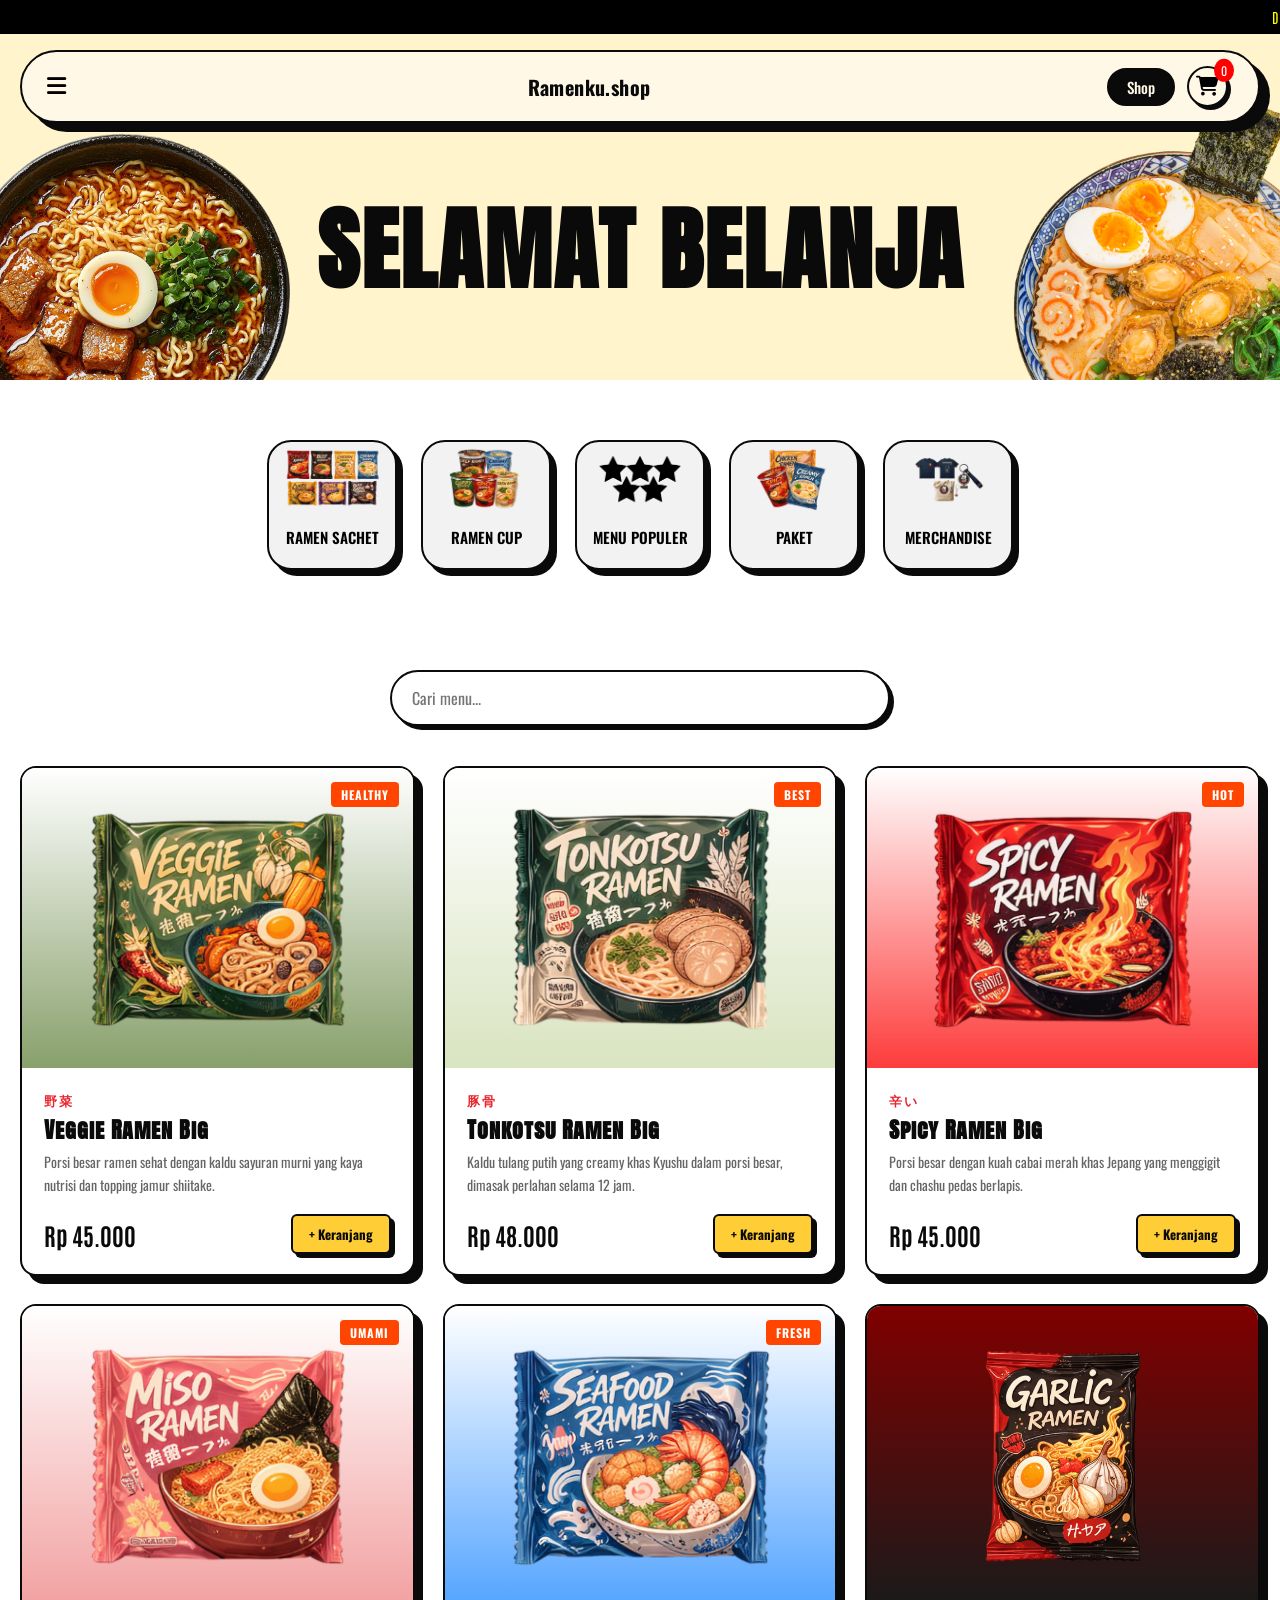
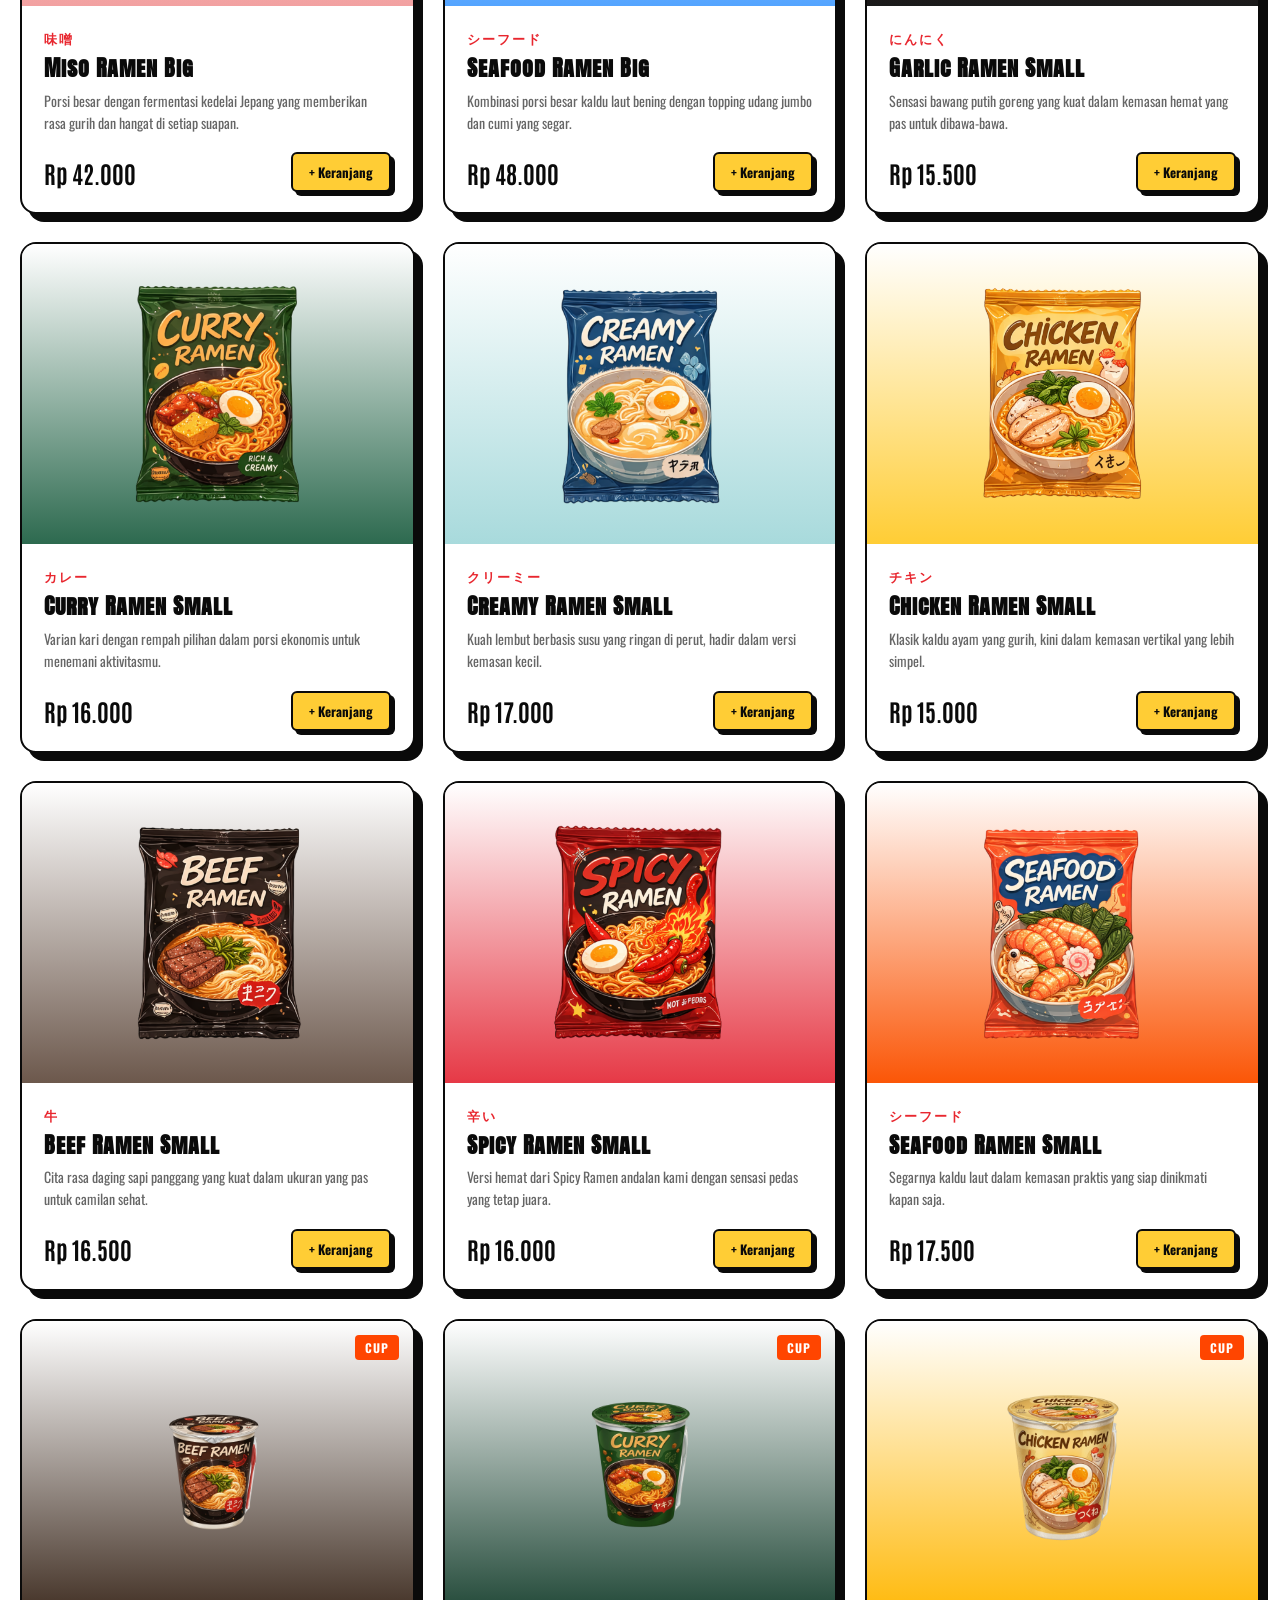
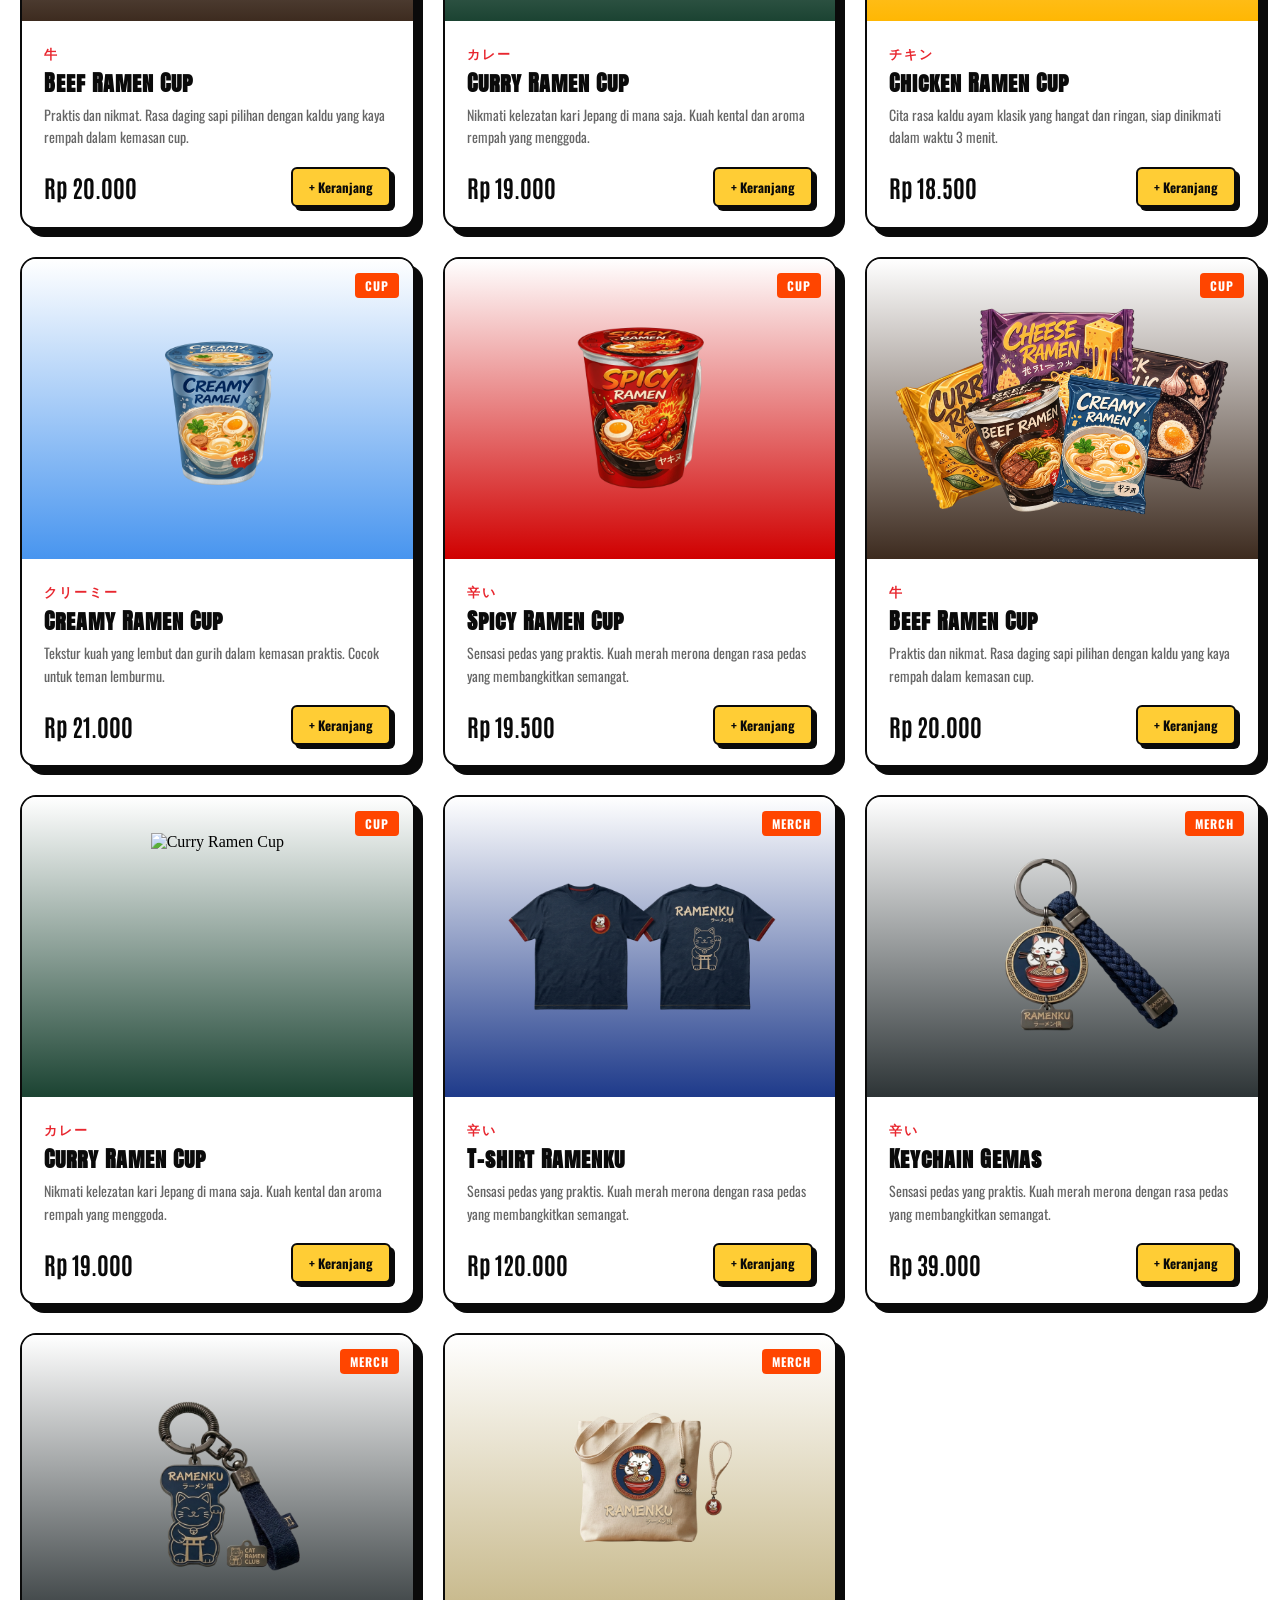
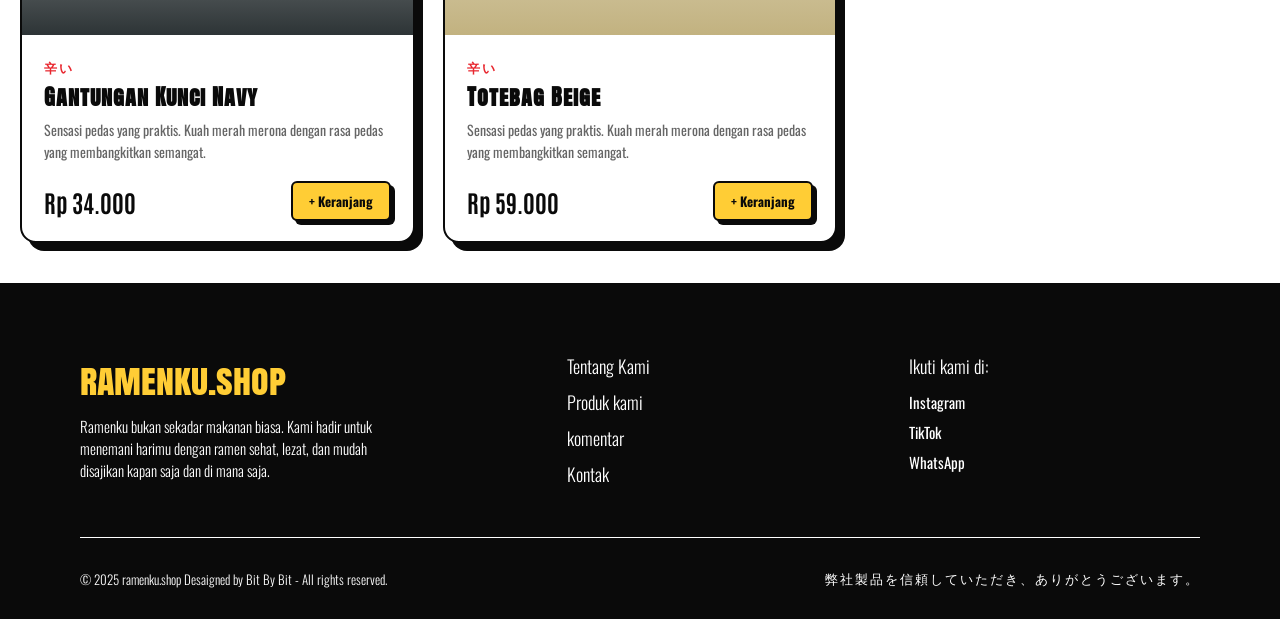
==== commit dabee37e: "full produk" ====
--- a/produk.html
+++ b/produk.html
@@ -4,16 +4,22 @@
   <meta charset="UTF-8">
   <meta name="viewport" content="width=device-width, initial-scale=1.0">
   <title>Produk Kami - ramenku.shop</title>
+
   <!-- CSS -->
   <link rel="stylesheet" href="style.css">
   <link rel="stylesheet" href="produk.css">
+
   <!-- FONT -->
   <link href="https://fonts.googleapis.com/css2?family=Antonio:wght@100..700&display=swap" rel="stylesheet">
   <link href="https://fonts.googleapis.com/css2?family=Anton+SC&display=swap" rel="stylesheet">
   <link href="https://fonts.googleapis.com/css2?family=Oswald:wght@200..700&display=swap" rel="stylesheet">
   <link href="https://fonts.googleapis.com/css2?family=Teko:wght@300..700&display=swap" rel="stylesheet">
-  <!-- ICON -->
-  <link rel="stylesheet" href="https://cdnjs.cloudflare.com/ajax/libs/font-awesome/6.5.0/css/all.min.css">
+
+  <!-- icon awesome -->
+    <link
+      rel="stylesheet"
+      href="https://cdnjs.cloudflare.com/ajax/libs/font-awesome/6.5.0/css/all.min.css"
+    />
 </head>
 <body>
 
@@ -41,7 +47,9 @@
 <div class="sidebar-overlay" onclick="toggleSidebar()"></div>
 <aside class="sidebar">
   <div class="sidebar-header">
-    <img src="img/logo.png" alt="logo" class="sidebar-logo">
+    <a href="index.html">
+      <img src="img/logo.png" alt="logo" class="sidebar-logo">
+    </a>
     <p class="sidebar-brand">Ramenku.shop</p>
     <button class="sidebar-close" onclick="toggleSidebar()"> &#10005; </button>
   </div>
@@ -92,13 +100,13 @@
       <img src="img/ramen cup.png" alt="Ramen Cup">
       <p>Ramen Cup</p>
     </div>
-    <div class="kategori-card">
-      <img src="img/ramen3.png" alt="Signature">
-      <p>Signature Menu</p>
+    <div class="kategori-card" id="star-card">
+      <img src="img/star 2.png" alt="Menu Populer">
+      <p>Menu Populer</p>
     </div>
     <div class="kategori-card">
       <img src="img/bundles.png" alt="Bundles">
-      <p>Bundles</p>
+      <p>Paket</p>
     </div>
     <div class="kategori-card">
       <img src="img/merch.png" alt="Merchandise">
@@ -385,6 +393,45 @@
       </div>
     </div>
   </article>
+  
+  
+
+  <!-- paket  -->
+  <article class="menu-card" data-category="paket">
+    <div class="menu-img-wrap" style="background: linear-gradient(to top, #3d2b1f 0%, #ffffff 100%);">
+      <img class="menu-img-placeholder" src="img/paket 1.png" alt="Beef Ramen Cup" />
+      <div class="menu-badge">CUP</div>
+    </div>
+    <div class="menu-info">
+      <span class="menu-tag"> 牛 </span>
+      <h3 class="menu-name">Beef Ramen Cup</h3>
+      <p class="menu-desc">Praktis dan nikmat. Rasa daging sapi pilihan dengan kaldu yang kaya rempah dalam kemasan cup.</p>
+      <div class="menu-footer">
+        <span class="menu-price">Rp 20.000</span>
+        <button class="menu-btn" onclick="addToCart('Beef Ramen Cup', 20000)">+ Keranjang</button>
+      </div>
+    </div>
+  </article>
+
+  <article class="menu-card" data-category="paket">
+    <div class="menu-img-wrap" style="background: linear-gradient(to top, #1b4332 0%, #ffffff 100%);">
+      <img class="menu-img-placeholder" src="" alt="Curry Ramen Cup" />
+      <div class="menu-badge">CUP</div>
+    </div>
+    <div class="menu-info">
+      <span class="menu-tag"> カレー </span>
+      <h3 class="menu-name">Curry Ramen Cup</h3>
+      <p class="menu-desc">Nikmati kelezatan kari Jepang di mana saja. Kuah kental dan aroma rempah yang menggoda.</p>
+      <div class="menu-footer">
+        <span class="menu-price">Rp 19.000</span>
+        <button class="menu-btn" onclick="addToCart('Curry Ramen Cup', 19000)">+ Keranjang</button>
+      </div>
+    </div>
+  </article>
+
+
+
+
 
    <!-- ========================= RAMENKU MERCH ========================= -->
 
@@ -453,8 +500,46 @@
     </div>
   </article>
 
-
 </div>
+
+<!-- footer -->
+    <footer class="footer">
+      <div class="footer-top">
+        <div class="footer-brand">
+          <p class="footer-logo-text">ramenku.shop</p>
+          <p class="footer-tagline">
+            Ramenku bukan sekadar makanan biasa. Kami hadir untuk menemani
+            harimu dengan ramen sehat, lezat, dan mudah disajikan kapan saja dan
+            di mana saja.
+          </p>
+        </div>
+        <nav class="footer-nav">
+          <ul>
+            <li><a href="#">Tentang Kami</a></li>
+            <li><a href="#">Produk kami</a></li>
+            <li><a href="#">komentar</a></li>
+            <li><a href="#">Kontak</a></li>
+          </ul>
+        </nav>
+        <div class="footer-sosmed">
+          <p>Ikuti kami di:</p>
+          <div class="sosmed-links">
+            <a href="#">Instagram</a>
+            <a href="#">TikTok</a>
+            <a href="#">WhatsApp</a>
+          </div>
+        </div>
+      </div>
+      <div class="footer-bottom">
+        <p>
+          &copy; 2025 ramenku.shop Desaigned by Bit By Bit - All rights
+          reserved.
+        </p>
+        <p class="footer-jp">
+          弊社製品を信頼していただき、ありがとうございます。
+        </p>
+      </div>
+    </footer>
 <script src="produk.js"></script>
 </body>
 </html>
--- a/produk.css
+++ b/produk.css
@@ -593,4 +593,106 @@
   .kategori-card img { width: 60px; height: 50px; }
   .product-grid { grid-template-columns: 1fr; }
   .menu-card { max-width: 420px; margin: 0 auto; }
+}
+
+
+/* footer */
+.footer {
+  background-color: var(--black);
+  color: var(--white);
+  padding: 70px 80px 30px;
+}
+
+.footer-top {
+  display: grid;
+  grid-template-columns: 1.5fr 1fr 1fr;
+  gap: 50px;
+  padding-bottom: 50px;
+  border-bottom: 1px solid #fff;
+  margin-bottom: 30px;
+}
+
+.footer-logo-text {
+  font-family: var(--font2);
+  font-size: 36px;
+  color: var(--yellow);
+  margin-bottom: 8px;
+}
+
+.footer-tagline {
+  font-family: var(--font3);
+  margin-right: 120px;
+  font-size: 15px;
+  color: #fff;
+  font-weight: 300;
+}
+
+.footer-nav ul {
+  list-style: none;
+  display: flex;
+  flex-direction: column;
+  gap: 10px;
+}
+
+.footer-nav ul li a {
+  font-family: var(--font3);
+  font-size: 18px;
+  color: #fff;
+  text-decoration: none;
+  font-weight: 300;
+  transition: color 0.2s ease;
+}
+
+.footer-nav ul li a:hover {
+  color: var(--yellow);
+}
+
+.footer-sosmed p {
+  font-family: var(--font3);
+  font-size: 18px;
+  color: #fff;
+  margin-bottom: 12px;
+  font-weight: 300;
+}
+
+.sosmed-links {
+  display: flex;
+  flex-direction: column;
+  gap: 8px;
+}
+
+.sosmed-links a {
+  font-family: var(--font3);
+  font-size: 15px;
+  color: #fff;
+  text-decoration: none;
+  font-weight: 400;
+  transition: color 0.2s ease;
+}
+
+.sosmed-links a:hover {
+  color: var(--yellow);
+}
+
+.footer-bottom {
+  display: flex;
+  justify-content: space-between;
+  align-items: center;
+  flex-wrap: wrap;
+  gap: 10px;
+}
+
+.footer-bottom p {
+  font-family: var(--font3);
+  font-size: 13px;
+  color: #fff;
+  font-weight: 300;
+}
+
+.footer-jp {
+  font-family: var(--font1);
+  font-weight: 700;
+  font-size: 13px;
+  color: #fff;
+  letter-spacing: 2px;
 }
